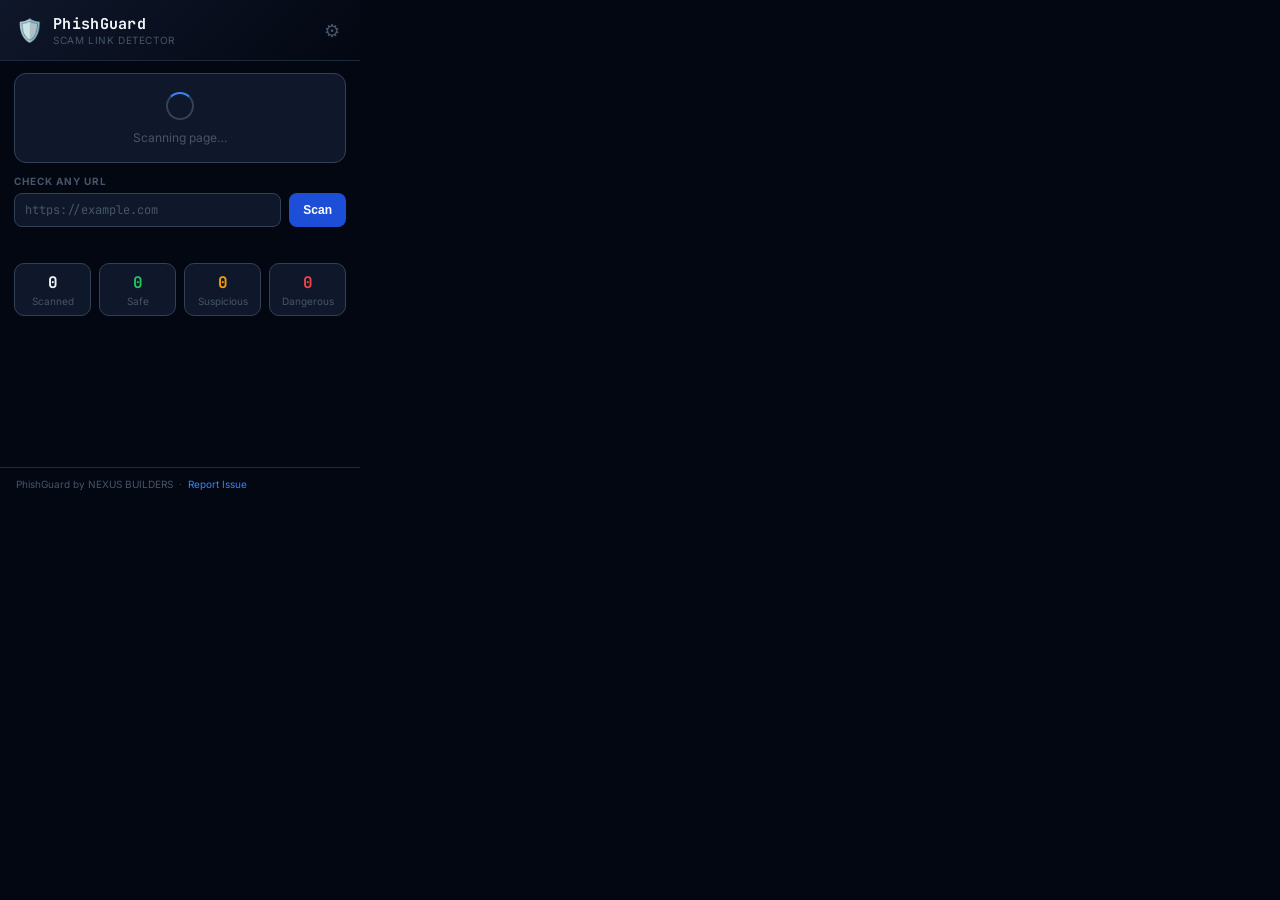
==== popup/popup.html @ 39cbd44c "first commit" ====
<!DOCTYPE html>
<html lang="en">
<head>
  <meta charset="UTF-8" />
  <meta name="viewport" content="width=device-width, initial-scale=1.0" />
  <title>PhishGuard</title>
  <link rel="stylesheet" href="popup.css" />
</head>
<body>

  <div class="pg-app">

    <!-- Header -->
    <header class="pg-header">
      <div class="pg-logo">
        <span class="pg-logo-icon">🛡️</span>
        <div>
          <div class="pg-logo-name">PhishGuard</div>
          <div class="pg-logo-sub">Scam Link Detector</div>
        </div>
      </div>
      <div class="pg-settings-btn" id="settingsBtn" title="Settings">⚙</div>
    </header>

    <!-- Current Page Verdict -->
    <div class="pg-verdict-card" id="verdictCard">
      <div class="pg-verdict-scanning" id="scanningState">
        <div class="pg-scan-spinner"></div>
        <div class="pg-scan-text">Scanning page…</div>
      </div>

      <div class="pg-verdict-result" id="resultState" style="display:none">
        <div class="pg-verdict-badge" id="verdictBadge">
          <span class="pg-verdict-icon" id="verdictIcon"></span>
          <span class="pg-verdict-label" id="verdictLabel"></span>
        </div>
        <div class="pg-verdict-domain" id="verdictDomain"></div>
        <div class="pg-verdict-score" id="verdictScore"></div>
      </div>
    </div>

    <!-- Flags / Reasons -->
    <div class="pg-flags-section" id="flagsSection" style="display:none">
      <div class="pg-flags-title">Why we flagged it</div>
      <div class="pg-flags-list" id="flagsList"></div>
    </div>

    <!-- No Flags State -->
    <div class="pg-clean-state" id="cleanState" style="display:none">
      <div class="pg-clean-icon">✓</div>
      <div class="pg-clean-text">No suspicious patterns detected</div>
    </div>

    <!-- Scan Input -->
    <div class="pg-scan-input-section">
      <div class="pg-scan-input-label">Check any URL</div>
      <div class="pg-scan-input-row">
        <input type="url" id="urlInput" class="pg-url-input" placeholder="https://example.com" />
        <button id="scanBtn" class="pg-scan-btn">Scan</button>
      </div>
      <div class="pg-inline-result" id="inlineResult"></div>
    </div>

    <!-- Stats -->
    <div class="pg-stats">
      <div class="pg-stat">
        <div class="pg-stat-value" id="statScanned">0</div>
        <div class="pg-stat-label">Scanned</div>
      </div>
      <div class="pg-stat pg-stat-safe">
        <div class="pg-stat-value" id="statSafe">0</div>
        <div class="pg-stat-label">Safe</div>
      </div>
      <div class="pg-stat pg-stat-warn">
        <div class="pg-stat-value" id="statSuspicious">0</div>
        <div class="pg-stat-label">Suspicious</div>
      </div>
      <div class="pg-stat pg-stat-danger">
        <div class="pg-stat-value" id="statDangerous">0</div>
        <div class="pg-stat-label">Dangerous</div>
      </div>
    </div>

    <!-- Settings Panel -->
    <div class="pg-settings-panel" id="settingsPanel" style="display:none">
      <div class="pg-settings-title">Settings</div>
      <div class="pg-setting-row">
        <div class="pg-setting-info">
          <div class="pg-setting-name">Hover link scanning</div>
          <div class="pg-setting-desc">Show tooltip on link hover</div>
        </div>
        <label class="pg-toggle">
          <input type="checkbox" id="toggleHover" checked />
          <span class="pg-toggle-slider"></span>
        </label>
      </div>
      <div class="pg-setting-row">
        <div class="pg-setting-info">
          <div class="pg-setting-name">Dangerous page overlay</div>
          <div class="pg-setting-desc">Block dangerous pages with warning</div>
        </div>
        <label class="pg-toggle">
          <input type="checkbox" id="toggleOverlay" checked />
          <span class="pg-toggle-slider"></span>
        </label>
      </div>
      <div class="pg-setting-row">
        <div class="pg-setting-info">
          <div class="pg-setting-name">India-language detection</div>
          <div class="pg-setting-desc">Hindi & Hinglish scam patterns</div>
        </div>
        <label class="pg-toggle">
          <input type="checkbox" id="toggleHindi" checked />
          <span class="pg-toggle-slider"></span>
        </label>
      </div>
      <div class="pg-setting-row">
        <div class="pg-setting-info">
          <div class="pg-setting-name">Strict mode</div>
          <div class="pg-setting-desc">Lower threshold for suspicious (recommended for banking)</div>
        </div>
        <label class="pg-toggle">
          <input type="checkbox" id="toggleStrict" />
          <span class="pg-toggle-slider"></span>
        </label>
      </div>
      <button class="pg-settings-close" id="settingsClose">Done</button>
    </div>

    <!-- Footer -->
    <footer class="pg-footer">
      <span>PhishGuard by NEXUS BUILDERS</span>
      <span class="pg-footer-dot">·</span>
      <a class="pg-footer-link" id="reportLink">Report Issue</a>
    </footer>

  </div>

  <script src="popup.js"></script>
</body>
</html>
---- popup/popup.css ----
/* ============================================================
   PhishGuard — Popup Styles
   popup/popup.css
   ============================================================ */

@import url('https://fonts.googleapis.com/css2?family=JetBrains+Mono:wght@400;600;700&family=Inter:wght@400;500;600;700&display=swap');

*, *::before, *::after { box-sizing: border-box; margin: 0; padding: 0; }

:root {
  --bg-base:     #030712;
  --bg-surface:  #0f172a;
  --bg-raised:   #1e293b;
  --border:      #1e293b;
  --border-muted:#334155;

  --text-primary:  #f1f5f9;
  --text-secondary:#94a3b8;
  --text-muted:    #475569;

  --safe:    #22c55e;
  --warn:    #f59e0b;
  --danger:  #ef4444;

  --safe-bg:   #14532d;
  --warn-bg:   #78350f;
  --danger-bg: #7f1d1d;
}

html, body {
  width: 360px;
  min-height: 500px;
  background: var(--bg-base);
  color: var(--text-primary);
  font-family: 'Inter', -apple-system, sans-serif;
  font-size: 13px;
}

/* ── App Container ─────────────────────────────────────────── */
.pg-app {
  display: flex;
  flex-direction: column;
  min-height: 500px;
  padding: 0;
}

/* ── Header ────────────────────────────────────────────────── */
.pg-header {
  display: flex;
  align-items: center;
  justify-content: space-between;
  padding: 14px 16px;
  border-bottom: 1px solid var(--border);
  background: linear-gradient(135deg, #0f172a 0%, #030712 100%);
}

.pg-logo {
  display: flex;
  align-items: center;
  gap: 10px;
}

.pg-logo-icon { font-size: 22px; }

.pg-logo-name {
  font-family: 'JetBrains Mono', monospace;
  font-size: 15px;
  font-weight: 700;
  color: var(--text-primary);
  letter-spacing: 0.02em;
}

.pg-logo-sub {
  font-size: 10px;
  color: var(--text-muted);
  letter-spacing: 0.06em;
  text-transform: uppercase;
}

.pg-settings-btn {
  font-size: 18px;
  cursor: pointer;
  color: var(--text-muted);
  padding: 4px;
  border-radius: 6px;
  transition: color 0.15s, background 0.15s;
}
.pg-settings-btn:hover { color: var(--text-secondary); background: var(--bg-raised); }

/* ── Verdict Card ──────────────────────────────────────────── */
.pg-verdict-card {
  margin: 12px 14px;
  background: var(--bg-surface);
  border: 1px solid var(--border-muted);
  border-radius: 12px;
  padding: 16px;
  min-height: 90px;
  display: flex;
  align-items: center;
  justify-content: center;
}

/* Scanning spinner */
.pg-verdict-scanning {
  display: flex;
  flex-direction: column;
  align-items: center;
  gap: 10px;
}

.pg-scan-spinner {
  width: 28px;
  height: 28px;
  border: 2px solid var(--border-muted);
  border-top-color: #3b82f6;
  border-radius: 50%;
  animation: spin 0.7s linear infinite;
}

@keyframes spin { to { transform: rotate(360deg); } }

.pg-scan-text {
  font-size: 12px;
  color: var(--text-muted);
}

/* Result state */
.pg-verdict-result {
  width: 100%;
  text-align: center;
}

.pg-verdict-badge {
  display: inline-flex;
  align-items: center;
  gap: 8px;
  border-radius: 999px;
  padding: 8px 20px;
  margin-bottom: 10px;
  font-family: 'JetBrains Mono', monospace;
  font-weight: 700;
  font-size: 14px;
  letter-spacing: 0.05em;
}

.pg-verdict-badge.safe    { background: var(--safe-bg);   color: var(--safe);   border: 1px solid #22c55e44; }
.pg-verdict-badge.suspicious { background: var(--warn-bg);color: var(--warn);   border: 1px solid #f59e0b44; }
.pg-verdict-badge.dangerous  { background: var(--danger-bg);color: var(--danger);border: 1px solid #ef444444; }

.pg-verdict-icon { font-size: 16px; }

.pg-verdict-domain {
  font-size: 12px;
  color: var(--text-secondary);
  font-family: 'JetBrains Mono', monospace;
  margin-bottom: 4px;
  word-break: break-all;
}

.pg-verdict-score {
  font-size: 11px;
  color: var(--text-muted);
}

/* ── Flags Section ─────────────────────────────────────────── */
.pg-flags-section {
  margin: 0 14px 12px;
  background: var(--bg-surface);
  border: 1px solid var(--border-muted);
  border-radius: 12px;
  padding: 12px 14px;
}

.pg-flags-title {
  font-size: 10px;
  font-weight: 700;
  color: var(--text-muted);
  text-transform: uppercase;
  letter-spacing: 0.1em;
  margin-bottom: 8px;
}

.pg-flag-item {
  display: flex;
  gap: 8px;
  font-size: 12px;
  color: #fca5a5;
  margin-bottom: 5px;
  line-height: 1.45;
}

.pg-flag-item.pg-flag-url { color: #fca5a5; }
.pg-flag-item.pg-flag-page { color: #fdba74; }

.pg-flag-dot { flex-shrink: 0; margin-top: 1px; }

/* Clean state */
.pg-clean-state {
  margin: 0 14px 12px;
  background: #052e16;
  border: 1px solid #22c55e33;
  border-radius: 12px;
  padding: 14px;
  text-align: center;
}

.pg-clean-icon {
  font-size: 20px;
  color: var(--safe);
  margin-bottom: 6px;
}

.pg-clean-text {
  font-size: 12px;
  color: #86efac;
}

/* ── URL Scan Input ────────────────────────────────────────── */
.pg-scan-input-section {
  margin: 0 14px 12px;
}

.pg-scan-input-label {
  font-size: 10px;
  font-weight: 700;
  color: var(--text-muted);
  text-transform: uppercase;
  letter-spacing: 0.1em;
  margin-bottom: 6px;
}

.pg-scan-input-row {
  display: flex;
  gap: 8px;
}

.pg-url-input {
  flex: 1;
  background: var(--bg-surface);
  border: 1px solid var(--border-muted);
  border-radius: 8px;
  color: var(--text-primary);
  font-size: 12px;
  padding: 8px 10px;
  font-family: 'JetBrains Mono', monospace;
  outline: none;
  transition: border-color 0.15s;
}
.pg-url-input:focus { border-color: #3b82f6; }
.pg-url-input::placeholder { color: var(--text-muted); }

.pg-scan-btn {
  background: #1d4ed8;
  color: #fff;
  border: none;
  border-radius: 8px;
  padding: 8px 14px;
  font-size: 12px;
  font-weight: 600;
  cursor: pointer;
  transition: background 0.15s;
  white-space: nowrap;
}
.pg-scan-btn:hover { background: #2563eb; }
.pg-scan-btn:active { background: #1e40af; }

.pg-inline-result {
  margin-top: 8px;
  font-size: 12px;
  min-height: 16px;
}

.pg-inline-safe    { color: var(--safe); }
.pg-inline-suspicious { color: var(--warn); }
.pg-inline-dangerous  { color: var(--danger); }

/* ── Stats Row ─────────────────────────────────────────────── */
.pg-stats {
  display: flex;
  margin: 0 14px 12px;
  gap: 8px;
}

.pg-stat {
  flex: 1;
  background: var(--bg-surface);
  border: 1px solid var(--border-muted);
  border-radius: 10px;
  padding: 8px 6px;
  text-align: center;
}

.pg-stat-value {
  font-family: 'JetBrains Mono', monospace;
  font-size: 16px;
  font-weight: 700;
  color: var(--text-primary);
}

.pg-stat-label {
  font-size: 10px;
  color: var(--text-muted);
  margin-top: 2px;
}

.pg-stat-safe   .pg-stat-value { color: var(--safe); }
.pg-stat-warn   .pg-stat-value { color: var(--warn); }
.pg-stat-danger .pg-stat-value { color: var(--danger); }

/* ── Settings Panel ────────────────────────────────────────── */
.pg-settings-panel {
  margin: 0 14px 12px;
  background: var(--bg-surface);
  border: 1px solid var(--border-muted);
  border-radius: 12px;
  padding: 14px;
}

.pg-settings-title {
  font-size: 12px;
  font-weight: 700;
  color: var(--text-secondary);
  margin-bottom: 12px;
  text-transform: uppercase;
  letter-spacing: 0.08em;
}

.pg-setting-row {
  display: flex;
  align-items: center;
  justify-content: space-between;
  padding: 10px 0;
  border-bottom: 1px solid var(--border);
}
.pg-setting-row:last-of-type { border-bottom: none; }

.pg-setting-name {
  font-size: 12px;
  font-weight: 600;
  color: var(--text-primary);
  margin-bottom: 2px;
}

.pg-setting-desc {
  font-size: 11px;
  color: var(--text-muted);
}

/* Toggle switch */
.pg-toggle {
  position: relative;
  display: inline-block;
  width: 36px;
  height: 20px;
  flex-shrink: 0;
}

.pg-toggle input { opacity: 0; width: 0; height: 0; }

.pg-toggle-slider {
  position: absolute;
  inset: 0;
  background: var(--bg-raised);
  border: 1px solid var(--border-muted);
  border-radius: 999px;
  cursor: pointer;
  transition: background 0.2s;
}

.pg-toggle-slider::before {
  content: '';
  position: absolute;
  left: 3px;
  top: 50%;
  transform: translateY(-50%);
  width: 14px;
  height: 14px;
  background: var(--text-muted);
  border-radius: 50%;
  transition: left 0.2s, background 0.2s;
}

.pg-toggle input:checked + .pg-toggle-slider {
  background: #1d4ed8;
  border-color: #2563eb;
}

.pg-toggle input:checked + .pg-toggle-slider::before {
  left: 19px;
  background: #fff;
}

.pg-settings-close {
  width: 100%;
  margin-top: 12px;
  padding: 9px;
  background: var(--bg-raised);
  border: 1px solid var(--border-muted);
  border-radius: 8px;
  color: var(--text-secondary);
  font-size: 12px;
  font-weight: 600;
  cursor: pointer;
  transition: background 0.15s, color 0.15s;
}
.pg-settings-close:hover { background: #334155; color: var(--text-primary); }

/* ── Footer ────────────────────────────────────────────────── */
.pg-footer {
  margin-top: auto;
  padding: 10px 16px;
  border-top: 1px solid var(--border);
  font-size: 10px;
  color: var(--text-muted);
  display: flex;
  align-items: center;
  gap: 6px;
}

.pg-footer-dot { color: var(--border-muted); }

.pg-footer-link {
  color: #3b82f6;
  cursor: pointer;
  text-decoration: none;
}
.pg-footer-link:hover { text-decoration: underline; }
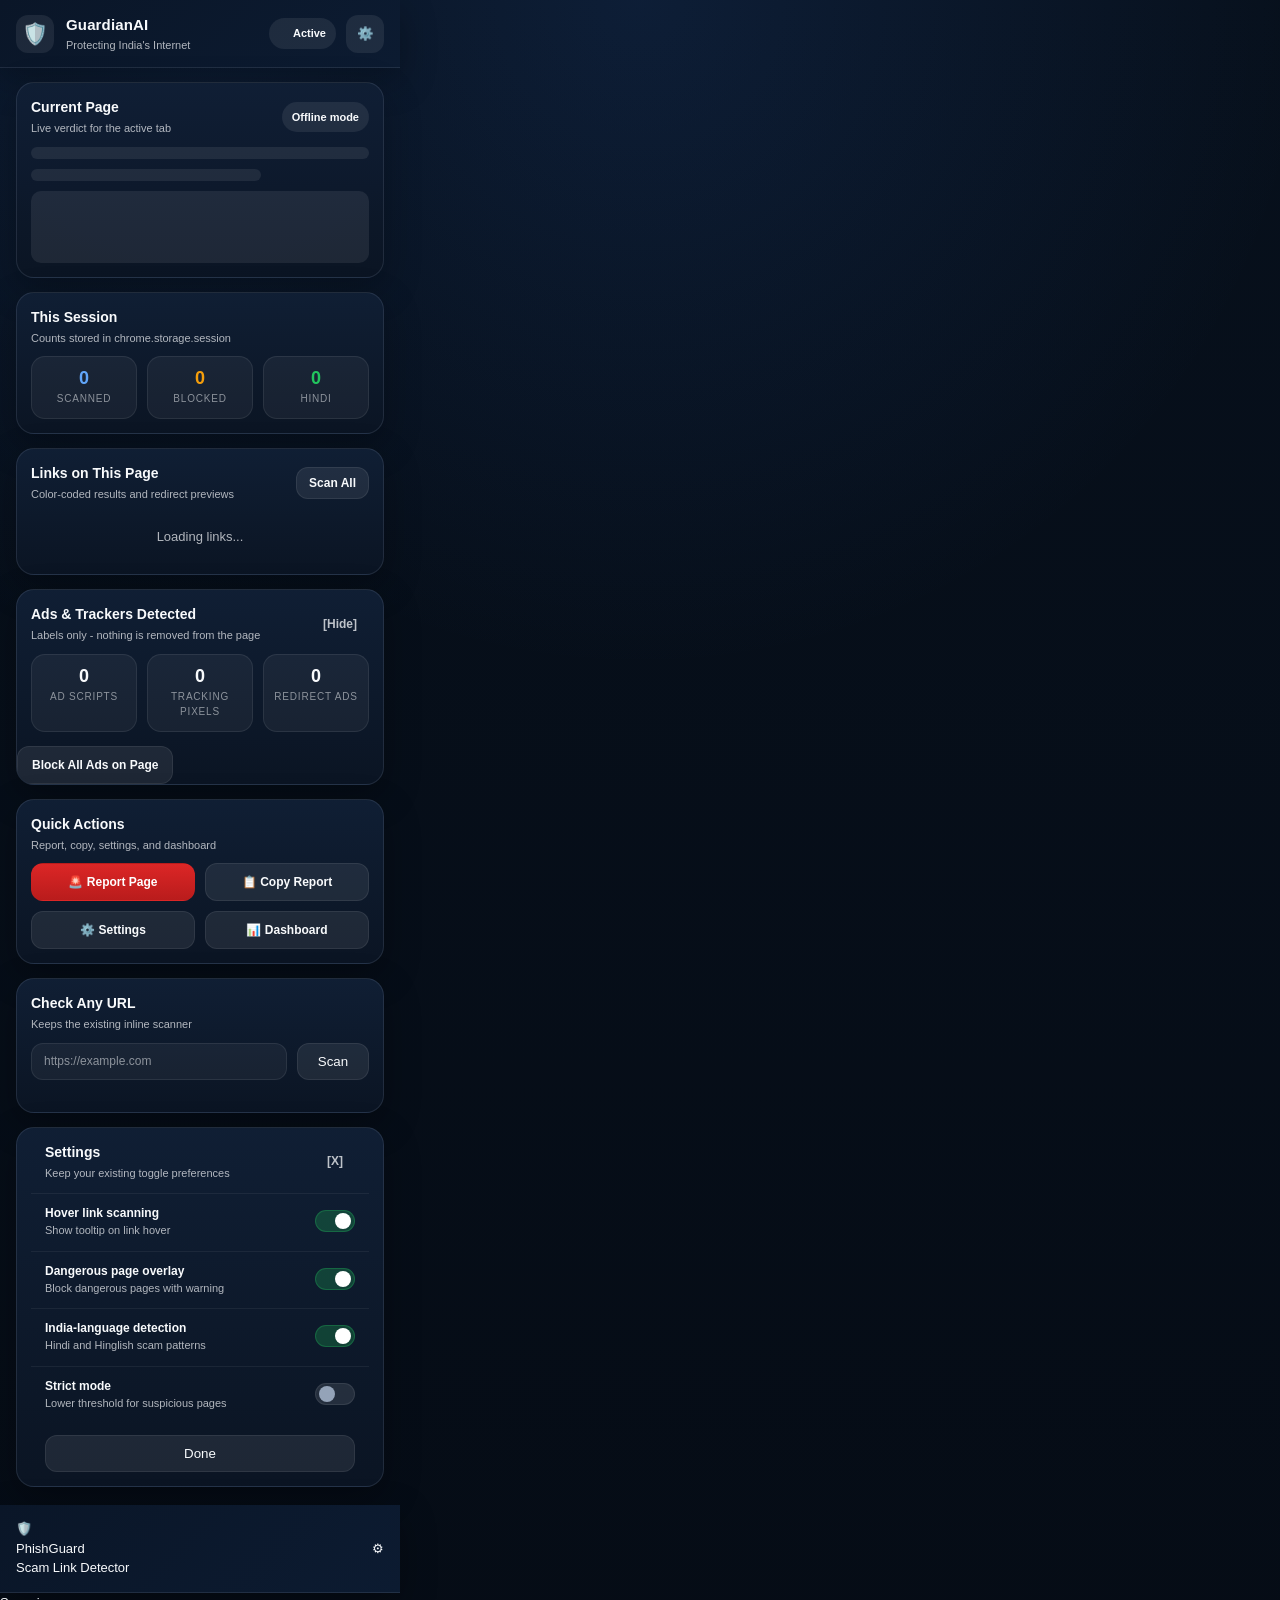
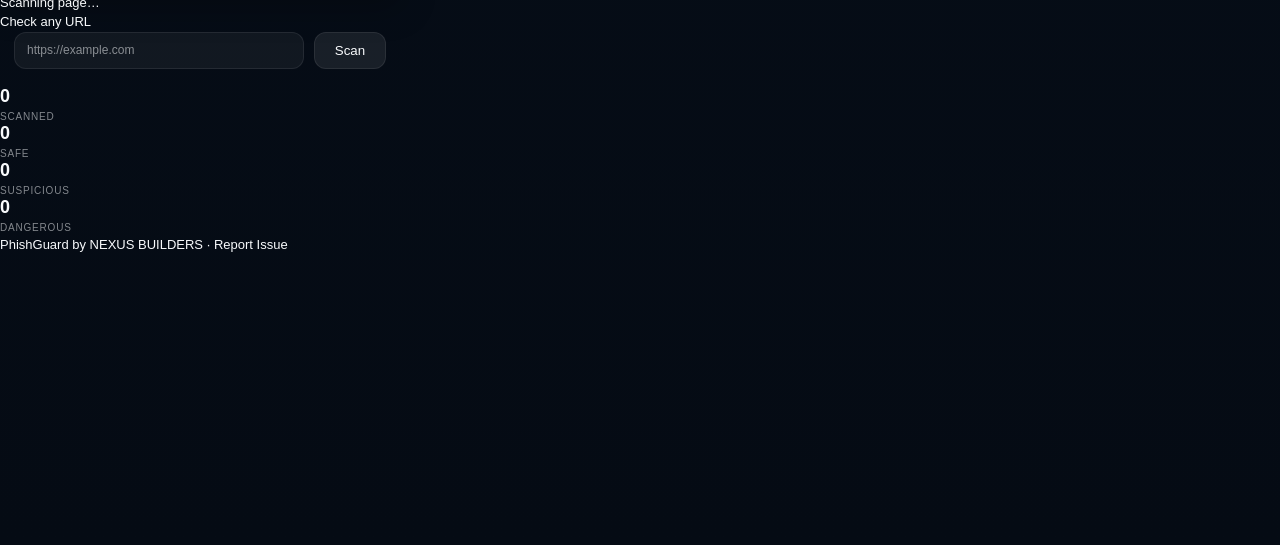
==== commit 8bb84f3c: "Update phishing detection UI and resolver logic" ====
--- a/popup/popup.html
+++ b/popup/popup.html
@@ -1,3 +1,249 @@
+<!-- GuardianAI - popup.html
+     Modified: Rebuilt the extension popup as a dashboard with current-page verdict, session stats, link intelligence, ads, and quick actions.
+     New additions: Current page status card, session stats section, links list, redirect preview card, ads section, and dashboard-mode support.
+     Unchanged: Scan input and settings toggles remain available for existing workflows.
+-->
+<!DOCTYPE html>
+<html lang="en">
+<head>
+  <meta charset="UTF-8" />
+  <meta name="viewport" content="width=device-width, initial-scale=1.0" />
+  <title>GuardianAI</title>
+  <link rel="stylesheet" href="popup.css" />
+</head>
+<body>
+  <div class="pg-app">
+    <header class="pg-header">
+      <div class="pg-brand">
+        <div class="pg-brand-mark">🛡️</div>
+        <div class="pg-brand-copy">
+          <div class="pg-brand-title">GuardianAI</div>
+          <div class="pg-brand-subtitle">Protecting India's Internet</div>
+        </div>
+      </div>
+
+      <div class="pg-header-actions">
+        <div class="pg-status-pill" id="extensionStatusPill" title="Extension status">
+          <span class="pg-status-dot" id="extensionStatusDot"></span>
+          <span id="extensionStatusText">Active</span>
+        </div>
+        <button class="pg-icon-btn" id="settingsBtn" type="button" title="Settings">⚙️</button>
+      </div>
+    </header>
+
+    <main class="pg-main">
+      <section class="pg-card pg-current-card" id="currentPageCard">
+        <div class="pg-section-head">
+          <div>
+            <div class="pg-section-title">Current Page</div>
+            <div class="pg-section-subtitle">Live verdict for the active tab</div>
+          </div>
+          <span class="pg-offline-pill" id="offlinePill" hidden>Offline mode</span>
+        </div>
+
+        <div class="pg-loading-state" id="currentPageLoading">
+          <div class="pg-skeleton pg-skeleton-line"></div>
+          <div class="pg-skeleton pg-skeleton-line pg-skeleton-short"></div>
+          <div class="pg-skeleton pg-skeleton-block"></div>
+        </div>
+
+        <div class="pg-current-content" id="currentPageContent" hidden>
+          <div class="pg-verdict-banner" id="currentPageVerdictBanner">
+            <span class="pg-verdict-icon" id="currentPageVerdictIcon">🔄</span>
+            <span class="pg-verdict-label" id="currentPageVerdictLabel">Scanning...</span>
+            <span class="pg-verdict-score" id="currentPageVerdictScore">0/100</span>
+          </div>
+          <div class="pg-current-domain" id="currentPageDomain"></div>
+          <div class="pg-current-reasons" id="currentPageReasons"></div>
+          <div class="pg-current-actions">
+            <button class="pg-action-btn pg-action-btn-danger" id="currentBlockBtn" type="button">Block This Page</button>
+          </div>
+        </div>
+      </section>
+
+      <section class="pg-card pg-session-card">
+        <div class="pg-section-head">
+          <div>
+            <div class="pg-section-title">This Session</div>
+            <div class="pg-section-subtitle">Counts stored in chrome.storage.session</div>
+          </div>
+        </div>
+
+        <div class="pg-stats-row">
+          <div class="pg-stat-card">
+            <div class="pg-stat-value" id="statScanned">0</div>
+            <div class="pg-stat-label">Scanned</div>
+          </div>
+          <div class="pg-stat-card">
+            <div class="pg-stat-value" id="statBlocked">0</div>
+            <div class="pg-stat-label">Blocked</div>
+          </div>
+          <div class="pg-stat-card">
+            <div class="pg-stat-value" id="statHindi">0</div>
+            <div class="pg-stat-label">Hindi</div>
+          </div>
+        </div>
+      </section>
+
+      <section class="pg-card pg-links-card">
+        <div class="pg-section-head">
+          <div>
+            <div class="pg-section-title">Links on This Page</div>
+            <div class="pg-section-subtitle">Color-coded results and redirect previews</div>
+          </div>
+          <button class="pg-secondary-btn" id="scanAllBtn" type="button">Scan All</button>
+        </div>
+
+        <div class="pg-link-list" id="pageLinksList">
+          <div class="pg-empty-state">Loading links...</div>
+        </div>
+      </section>
+
+      <section class="pg-card pg-redirect-card" id="redirectPreviewCard" hidden>
+        <div class="pg-section-head">
+          <div>
+            <div class="pg-section-title">Redirect Preview</div>
+            <div class="pg-section-subtitle">Safe preview before you click</div>
+          </div>
+          <button class="pg-text-btn" id="redirectPreviewClose" type="button">[X]</button>
+        </div>
+
+        <div class="pg-redirect-body">
+          <div class="pg-redirect-line">
+            <span class="pg-redirect-label">Original</span>
+            <span class="pg-redirect-value" id="redirectOriginal"></span>
+          </div>
+          <div class="pg-redirect-arrow">↓ Redirects to ↓</div>
+          <div class="pg-redirect-line">
+            <span class="pg-redirect-label">Destination</span>
+            <span class="pg-redirect-value" id="redirectFinal"></span>
+          </div>
+          <div class="pg-redirect-verdict" id="redirectVerdict"></div>
+          <div class="pg-redirect-actions">
+            <button class="pg-action-btn pg-action-btn-secondary" id="redirectPreviewOpen" type="button">Open Destination</button>
+          </div>
+        </div>
+      </section>
+
+      <section class="pg-card pg-ads-card" id="adsSection">
+        <div class="pg-section-head">
+          <div>
+            <div class="pg-section-title">Ads & Trackers Detected</div>
+            <div class="pg-section-subtitle">Labels only - nothing is removed from the page</div>
+          </div>
+          <button class="pg-text-btn" id="adsHideBtn" type="button">[Hide]</button>
+        </div>
+
+        <div class="pg-ads-grid">
+          <div class="pg-mini-card">
+            <div class="pg-mini-value" id="adScriptsCount">0</div>
+            <div class="pg-mini-label">Ad scripts</div>
+          </div>
+          <div class="pg-mini-card">
+            <div class="pg-mini-value" id="adPixelsCount">0</div>
+            <div class="pg-mini-label">Tracking pixels</div>
+          </div>
+          <div class="pg-mini-card">
+            <div class="pg-mini-value" id="adRedirectCount">0</div>
+            <div class="pg-mini-label">Redirect ads</div>
+          </div>
+        </div>
+
+        <button class="pg-action-btn pg-action-btn-secondary pg-block-ads-btn" id="blockAdsBtn" type="button">Block All Ads on Page</button>
+      </section>
+
+      <section class="pg-card pg-actions-card">
+        <div class="pg-section-head">
+          <div>
+            <div class="pg-section-title">Quick Actions</div>
+            <div class="pg-section-subtitle">Report, copy, settings, and dashboard</div>
+          </div>
+        </div>
+
+        <div class="pg-action-grid">
+          <button class="pg-action-btn pg-action-btn-danger" id="reportPageBtn" type="button">🚨 Report Page</button>
+          <button class="pg-action-btn pg-action-btn-secondary" id="copyReportBtn" type="button">📋 Copy Report</button>
+          <button class="pg-action-btn pg-action-btn-secondary" id="settingsActionBtn" type="button">⚙️ Settings</button>
+          <button class="pg-action-btn pg-action-btn-secondary" id="dashboardBtn" type="button">📊 Dashboard</button>
+        </div>
+      </section>
+
+      <section class="pg-card pg-scan-card">
+        <div class="pg-section-head">
+          <div>
+            <div class="pg-section-title">Check Any URL</div>
+            <div class="pg-section-subtitle">Keeps the existing inline scanner</div>
+          </div>
+        </div>
+
+        <div class="pg-scan-input-row">
+          <input type="url" id="urlInput" class="pg-url-input" placeholder="https://example.com" />
+          <button id="scanBtn" class="pg-scan-btn" type="button">Scan</button>
+        </div>
+        <div class="pg-inline-result" id="inlineResult"></div>
+      </section>
+
+      <section class="pg-card pg-settings-panel" id="settingsPanel" hidden>
+        <div class="pg-section-head">
+          <div>
+            <div class="pg-section-title">Settings</div>
+            <div class="pg-section-subtitle">Keep your existing toggle preferences</div>
+          </div>
+          <button class="pg-text-btn" id="settingsClose" type="button">[X]</button>
+        </div>
+
+        <div class="pg-setting-row">
+          <div class="pg-setting-info">
+            <div class="pg-setting-name">Hover link scanning</div>
+            <div class="pg-setting-desc">Show tooltip on link hover</div>
+          </div>
+          <label class="pg-toggle">
+            <input type="checkbox" id="toggleHover" checked />
+            <span class="pg-toggle-slider"></span>
+          </label>
+        </div>
+
+        <div class="pg-setting-row">
+          <div class="pg-setting-info">
+            <div class="pg-setting-name">Dangerous page overlay</div>
+            <div class="pg-setting-desc">Block dangerous pages with warning</div>
+          </div>
+          <label class="pg-toggle">
+            <input type="checkbox" id="toggleOverlay" checked />
+            <span class="pg-toggle-slider"></span>
+          </label>
+        </div>
+
+        <div class="pg-setting-row">
+          <div class="pg-setting-info">
+            <div class="pg-setting-name">India-language detection</div>
+            <div class="pg-setting-desc">Hindi and Hinglish scam patterns</div>
+          </div>
+          <label class="pg-toggle">
+            <input type="checkbox" id="toggleHindi" checked />
+            <span class="pg-toggle-slider"></span>
+          </label>
+        </div>
+
+        <div class="pg-setting-row">
+          <div class="pg-setting-info">
+            <div class="pg-setting-name">Strict mode</div>
+            <div class="pg-setting-desc">Lower threshold for suspicious pages</div>
+          </div>
+          <label class="pg-toggle">
+            <input type="checkbox" id="toggleStrict" />
+            <span class="pg-toggle-slider"></span>
+          </label>
+        </div>
+
+        <button class="pg-settings-close" id="settingsDone" type="button">Done</button>
+      </section>
+    </main>
+  </div>
+
+  <script src="popup.js"></script>
+</body>
+</html>
 <!DOCTYPE html>
 <html lang="en">
 <head>
--- a/popup/popup.css
+++ b/popup/popup.css
@@ -1,344 +1,672 @@
-/* ============================================================
-   PhishGuard — Popup Styles
-   popup/popup.css
-   ============================================================ */
-
-@import url('https://fonts.googleapis.com/css2?family=JetBrains+Mono:wght@400;600;700&family=Inter:wght@400;500;600;700&display=swap');
-
-*, *::before, *::after { box-sizing: border-box; margin: 0; padding: 0; }
+/* GuardianAI - popup.css
+ * Modified: Rebuilt the extension popup styles around the dashboard layout, session stats, link list, redirect preview, and quick actions.
+ * New additions: Animated verdict banners, skeleton loaders, theme-aware cards, custom scrollbars, and dashboard-mode responsive behavior.
+ * Unchanged: Existing settings toggle behavior and inline URL scanner support remain visible in the new layout.
+ */
+
+*, *::before, *::after {
+  box-sizing: border-box;
+}
 
 :root {
-  --bg-base:     #030712;
-  --bg-surface:  #0f172a;
-  --bg-raised:   #1e293b;
-  --border:      #1e293b;
-  --border-muted:#334155;
-
-  --text-primary:  #f1f5f9;
-  --text-secondary:#94a3b8;
-  --text-muted:    #475569;
-
-  --safe:    #22c55e;
-  --warn:    #f59e0b;
-  --danger:  #ef4444;
-
-  --safe-bg:   #14532d;
-  --warn-bg:   #78350f;
-  --danger-bg: #7f1d1d;
+  --bg: #08111f;
+  --bg-soft: #0a1628;
+  --surface: #101f35;
+  --surface-2: #152746;
+  --border: rgba(148, 163, 184, 0.16);
+  --text: #f8fafc;
+  --text-muted: rgba(248, 250, 252, 0.7);
+  --text-dim: rgba(248, 250, 252, 0.52);
+  --safe: #22c55e;
+  --safe-bg: #062b14;
+  --suspicious: #f59e0b;
+  --suspicious-bg: #392108;
+  --danger: #ef4444;
+  --danger-bg: #3d1111;
+  --focus: #60a5fa;
+  --shadow: 0 12px 36px rgba(0, 0, 0, 0.28);
 }
 
 html, body {
-  width: 360px;
-  min-height: 500px;
-  background: var(--bg-base);
-  color: var(--text-primary);
-  font-family: 'Inter', -apple-system, sans-serif;
+  margin: 0;
+  min-height: 100%;
+  background:
+    radial-gradient(circle at top, rgba(59, 130, 246, 0.12), transparent 30%),
+    linear-gradient(180deg, #07101c 0%, #050b14 100%);
+  color: var(--text);
+  font-family: -apple-system, BlinkMacSystemFont, 'Segoe UI', sans-serif;
   font-size: 13px;
-}
-
-/* ── App Container ─────────────────────────────────────────── */
+  line-height: 1.5;
+}
+
+body {
+  width: 400px;
+  min-height: 640px;
+  overflow: hidden;
+}
+
+body[data-view="dashboard"] {
+  width: 100%;
+  min-height: 100vh;
+  overflow-y: auto;
+}
+
 .pg-app {
+  width: 100%;
+  min-height: 100vh;
   display: flex;
   flex-direction: column;
-  min-height: 500px;
-  padding: 0;
-}
-
-/* ── Header ────────────────────────────────────────────────── */
+}
+
+body[data-view="popup"] .pg-app {
+  width: 400px;
+  min-height: 640px;
+}
+
+body[data-view="dashboard"] .pg-app {
+  max-width: 980px;
+  margin: 0 auto;
+  padding: 18px 16px 28px;
+}
+
 .pg-header {
   display: flex;
   align-items: center;
   justify-content: space-between;
+  gap: 12px;
   padding: 14px 16px;
+  background: linear-gradient(135deg, #0a1628 0%, #0c1b31 100%);
   border-bottom: 1px solid var(--border);
-  background: linear-gradient(135deg, #0f172a 0%, #030712 100%);
-}
-
-.pg-logo {
+  box-shadow: var(--shadow);
+}
+
+body[data-view="dashboard"] .pg-header {
+  border-radius: 20px;
+  margin-bottom: 16px;
+  border: 1px solid var(--border);
+}
+
+.pg-brand {
+  display: flex;
+  align-items: center;
+  gap: 12px;
+  min-width: 0;
+}
+
+.pg-brand-mark {
+  width: 38px;
+  height: 38px;
+  display: flex;
+  align-items: center;
+  justify-content: center;
+  border-radius: 12px;
+  background: rgba(255, 255, 255, 0.08);
+  font-size: 21px;
+  flex-shrink: 0;
+}
+
+.pg-brand-copy {
+  min-width: 0;
+}
+
+.pg-brand-title {
+  font-size: 15px;
+  font-weight: 600;
+  letter-spacing: 0.01em;
+}
+
+.pg-brand-subtitle {
+  font-size: 11px;
+  color: var(--text-muted);
+}
+
+.pg-header-actions {
   display: flex;
   align-items: center;
   gap: 10px;
-}
-
-.pg-logo-icon { font-size: 22px; }
-
-.pg-logo-name {
-  font-family: 'JetBrains Mono', monospace;
-  font-size: 15px;
-  font-weight: 700;
-  color: var(--text-primary);
-  letter-spacing: 0.02em;
-}
-
-.pg-logo-sub {
-  font-size: 10px;
+  flex-shrink: 0;
+}
+
+.pg-status-pill,
+.pg-offline-pill {
+  display: inline-flex;
+  align-items: center;
+  gap: 6px;
+  padding: 7px 10px;
+  border-radius: 999px;
+  background: rgba(255, 255, 255, 0.08);
+  color: var(--text);
+  font-size: 11px;
+  font-weight: 600;
+}
+
+.pg-status-dot {
+  width: 8px;
+  height: 8px;
+  border-radius: 50%;
+  display: inline-block;
+}
+
+.pg-status-dot-active {
+  background: #22c55e;
+  box-shadow: 0 0 0 3px rgba(34, 197, 94, 0.18);
+}
+
+.pg-status-dot-offline {
+  background: #9ca3af;
+  box-shadow: 0 0 0 3px rgba(156, 163, 175, 0.14);
+}
+
+.pg-icon-btn,
+.pg-text-btn,
+.pg-secondary-btn,
+.pg-scan-btn,
+.pg-action-btn,
+.pg-settings-close,
+.pg-mini-badge,
+.pg-toggle,
+.pg-mini-badge-redirect {
+  font-family: inherit;
+}
+
+.pg-icon-btn {
+  appearance: none;
+  border: 0;
+  border-radius: 12px;
+  width: 38px;
+  height: 38px;
+  background: rgba(255, 255, 255, 0.08);
+  color: var(--text);
+  cursor: pointer;
+  transition: transform 200ms ease, background 200ms ease;
+}
+
+.pg-icon-btn:hover,
+.pg-secondary-btn:hover,
+.pg-action-btn:hover,
+.pg-scan-btn:hover,
+.pg-settings-close:hover,
+.pg-text-btn:hover {
+  transform: translateY(-2px);
+}
+
+.pg-main {
+  display: grid;
+  gap: 14px;
+  padding: 14px 16px 18px;
+}
+
+body[data-view="dashboard"] .pg-main {
+  padding: 0;
+}
+
+.pg-card {
+  background: linear-gradient(180deg, rgba(16, 31, 53, 0.98), rgba(11, 21, 36, 0.98));
+  border: 1px solid var(--border);
+  border-radius: 18px;
+  box-shadow: var(--shadow);
+  overflow: hidden;
+  transition: transform 200ms ease, border-color 200ms ease, box-shadow 200ms ease;
+}
+
+.pg-card:hover {
+  transform: translateY(-2px);
+}
+
+.pg-current-card.pg-safe {
+  border-color: rgba(34, 197, 94, 0.28);
+}
+
+.pg-current-card.pg-suspicious {
+  border-color: rgba(245, 158, 11, 0.28);
+}
+
+.pg-current-card.pg-dangerous {
+  border-color: rgba(239, 68, 68, 0.3);
+  animation: pg-card-pulse 1.8s ease-in-out infinite;
+}
+
+.pg-section-head {
+  display: flex;
+  align-items: center;
+  justify-content: space-between;
+  gap: 12px;
+  padding: 14px 14px 10px;
+}
+
+.pg-section-title {
+  font-size: 14px;
+  font-weight: 600;
+  color: var(--text);
+}
+
+.pg-section-subtitle {
+  margin-top: 2px;
+  font-size: 11px;
   color: var(--text-muted);
-  letter-spacing: 0.06em;
-  text-transform: uppercase;
-}
-
-.pg-settings-btn {
-  font-size: 18px;
-  cursor: pointer;
-  color: var(--text-muted);
-  padding: 4px;
-  border-radius: 6px;
-  transition: color 0.15s, background 0.15s;
-}
-.pg-settings-btn:hover { color: var(--text-secondary); background: var(--bg-raised); }
-
-/* ── Verdict Card ──────────────────────────────────────────── */
-.pg-verdict-card {
-  margin: 12px 14px;
-  background: var(--bg-surface);
-  border: 1px solid var(--border-muted);
-  border-radius: 12px;
-  padding: 16px;
-  min-height: 90px;
-  display: flex;
-  align-items: center;
-  justify-content: center;
-}
-
-/* Scanning spinner */
-.pg-verdict-scanning {
-  display: flex;
-  flex-direction: column;
+}
+
+.pg-loading-state,
+.pg-current-content,
+.pg-redirect-body,
+.pg-settings-panel {
+  padding: 0 14px 14px;
+}
+
+.pg-skeleton {
+  position: relative;
+  overflow: hidden;
+  border-radius: 10px;
+  background: rgba(255, 255, 255, 0.08);
+}
+
+.pg-skeleton::after {
+  content: '';
+  position: absolute;
+  inset: 0;
+  background: linear-gradient(90deg, transparent, rgba(255, 255, 255, 0.18), transparent);
+  transform: translateX(-100%);
+  animation: pg-shimmer 1.1s infinite;
+}
+
+.pg-skeleton-line {
+  height: 12px;
+  margin-bottom: 10px;
+}
+
+.pg-skeleton-short {
+  width: 68%;
+}
+
+.pg-skeleton-block {
+  height: 72px;
+}
+
+.pg-verdict-banner {
+  display: inline-flex;
   align-items: center;
   gap: 10px;
-}
-
-.pg-scan-spinner {
-  width: 28px;
-  height: 28px;
-  border: 2px solid var(--border-muted);
-  border-top-color: #3b82f6;
-  border-radius: 50%;
-  animation: spin 0.7s linear infinite;
-}
-
-@keyframes spin { to { transform: rotate(360deg); } }
-
-.pg-scan-text {
+  padding: 10px 14px;
+  border-radius: 16px;
+  margin-bottom: 10px;
+  border: 1px solid transparent;
+  font-weight: 600;
+  animation: pg-slide-in 300ms ease-out;
+}
+
+.pg-verdict-banner.pg-safe {
+  background: var(--safe-bg);
+  border-color: rgba(34, 197, 94, 0.24);
+  color: #bbf7d0;
+}
+
+.pg-verdict-banner.pg-suspicious {
+  background: var(--suspicious-bg);
+  border-color: rgba(245, 158, 11, 0.24);
+  color: #fde68a;
+}
+
+.pg-verdict-banner.pg-dangerous {
+  background: var(--danger-bg);
+  border-color: rgba(239, 68, 68, 0.24);
+  color: #fecaca;
+}
+
+.pg-verdict-score {
+  margin-left: auto;
+  font-weight: 700;
+  opacity: 0.9;
+}
+
+.pg-current-domain {
+  font-size: 13px;
+  font-weight: 600;
+  color: var(--text);
+  word-break: break-word;
+}
+
+.pg-current-reasons {
+  display: grid;
+  gap: 8px;
+  margin-top: 12px;
+}
+
+.pg-reason-item {
+  padding: 10px 12px;
+  border-radius: 12px;
+  background: rgba(255, 255, 255, 0.05);
+  color: var(--text-muted);
+}
+
+.pg-reason-safe {
+  color: #bbf7d0;
+}
+
+.pg-current-actions {
+  margin-top: 12px;
+  display: flex;
+  justify-content: flex-start;
+}
+
+.pg-action-grid {
+  display: grid;
+  grid-template-columns: repeat(2, minmax(0, 1fr));
+  gap: 10px;
+  padding: 0 14px 14px;
+}
+
+.pg-action-btn,
+.pg-secondary-btn,
+.pg-scan-btn,
+.pg-settings-close {
+  appearance: none;
+  border: 1px solid transparent;
+  border-radius: 12px;
+  cursor: pointer;
+  transition: transform 200ms ease, opacity 200ms ease, background 200ms ease, border-color 200ms ease;
+}
+
+.pg-action-btn {
+  padding: 11px 14px;
   font-size: 12px;
-  color: var(--text-muted);
-}
-
-/* Result state */
-.pg-verdict-result {
-  width: 100%;
+  font-weight: 600;
+}
+
+.pg-action-btn-danger {
+  background: linear-gradient(180deg, #dc2626, #b91c1c);
+  color: #fff;
+}
+
+.pg-action-btn-secondary,
+.pg-secondary-btn,
+.pg-text-btn,
+.pg-scan-btn,
+.pg-settings-close {
+  background: rgba(255, 255, 255, 0.08);
+  color: var(--text);
+  border-color: rgba(255, 255, 255, 0.08);
+}
+
+.pg-action-btn-secondary:hover,
+.pg-secondary-btn:hover,
+.pg-scan-btn:hover,
+.pg-settings-close:hover,
+.pg-text-btn:hover {
+  border-color: rgba(255, 255, 255, 0.16);
+}
+
+.pg-secondary-btn,
+.pg-text-btn {
+  padding: 8px 12px;
+  font-size: 12px;
+  font-weight: 600;
+}
+
+.pg-text-btn {
+  border: 0;
+  background: transparent;
+  opacity: 0.75;
+}
+
+.pg-stats-row,
+.pg-ads-grid {
+  display: grid;
+  grid-template-columns: repeat(3, minmax(0, 1fr));
+  gap: 10px;
+  padding: 0 14px 14px;
+}
+
+.pg-stat-card,
+.pg-mini-card {
+  padding: 12px 10px;
+  border-radius: 14px;
+  background: rgba(255, 255, 255, 0.05);
+  border: 1px solid rgba(255, 255, 255, 0.08);
   text-align: center;
 }
 
-.pg-verdict-badge {
-  display: inline-flex;
-  align-items: center;
-  gap: 8px;
+.pg-stat-value,
+.pg-mini-value {
+  font-size: 18px;
+  font-weight: 700;
+  line-height: 1;
+  margin-bottom: 4px;
+}
+
+.pg-stat-label,
+.pg-mini-label {
+  font-size: 10px;
+  letter-spacing: 0.08em;
+  text-transform: uppercase;
+  color: var(--text-dim);
+}
+
+.pg-stat-card:nth-child(1) .pg-stat-value { color: #60a5fa; }
+.pg-stat-card:nth-child(2) .pg-stat-value { color: #f59e0b; }
+.pg-stat-card:nth-child(3) .pg-stat-value { color: #22c55e; }
+
+.pg-link-list {
+  max-height: 200px;
+  overflow-y: auto;
+  padding: 0 14px 14px;
+}
+
+.pg-link-list::-webkit-scrollbar,
+.pg-settings-panel::-webkit-scrollbar,
+.pg-link-reasons::-webkit-scrollbar {
+  width: 4px;
+}
+
+.pg-link-list::-webkit-scrollbar-thumb,
+.pg-settings-panel::-webkit-scrollbar-thumb,
+.pg-link-reasons::-webkit-scrollbar-thumb {
+  background: rgba(148, 163, 184, 0.5);
   border-radius: 999px;
-  padding: 8px 20px;
-  margin-bottom: 10px;
-  font-family: 'JetBrains Mono', monospace;
-  font-weight: 700;
+}
+
+.pg-link-row {
+  display: grid;
+  grid-template-columns: 18px minmax(0, 1fr) auto;
+  gap: 10px;
+  align-items: flex-start;
+  padding: 11px 10px;
+  margin-bottom: 8px;
+  border-radius: 14px;
+  background: rgba(255, 255, 255, 0.05);
+  border: 1px solid rgba(255, 255, 255, 0.06);
+}
+
+.pg-link-row:last-child {
+  margin-bottom: 0;
+}
+
+.pg-link-icon {
   font-size: 14px;
-  letter-spacing: 0.05em;
-}
-
-.pg-verdict-badge.safe    { background: var(--safe-bg);   color: var(--safe);   border: 1px solid #22c55e44; }
-.pg-verdict-badge.suspicious { background: var(--warn-bg);color: var(--warn);   border: 1px solid #f59e0b44; }
-.pg-verdict-badge.dangerous  { background: var(--danger-bg);color: var(--danger);border: 1px solid #ef444444; }
-
-.pg-verdict-icon { font-size: 16px; }
-
-.pg-verdict-domain {
+  line-height: 1;
+  margin-top: 2px;
+}
+
+.pg-link-body {
+  min-width: 0;
+}
+
+.pg-link-domain {
   font-size: 12px;
-  color: var(--text-secondary);
-  font-family: 'JetBrains Mono', monospace;
-  margin-bottom: 4px;
-  word-break: break-all;
-}
-
-.pg-verdict-score {
+  font-weight: 600;
+  color: var(--text);
+  word-break: break-word;
+}
+
+.pg-link-text {
   font-size: 11px;
   color: var(--text-muted);
-}
-
-/* ── Flags Section ─────────────────────────────────────────── */
-.pg-flags-section {
-  margin: 0 14px 12px;
-  background: var(--bg-surface);
-  border: 1px solid var(--border-muted);
+  word-break: break-word;
+  margin-top: 2px;
+}
+
+.pg-link-badges {
+  display: flex;
+  gap: 6px;
+  flex-wrap: wrap;
+  justify-content: flex-end;
+}
+
+.pg-mini-badge {
+  appearance: none;
+  border: 0;
+  border-radius: 999px;
+  padding: 6px 9px;
+  font-size: 11px;
+  font-weight: 600;
+  cursor: pointer;
+  transition: transform 200ms ease, opacity 200ms ease;
+}
+
+.pg-mini-badge:hover {
+  transform: translateY(-2px);
+}
+
+.pg-mini-badge-ad {
+  background: rgba(249, 115, 22, 0.18);
+  color: #fdba74;
+}
+
+.pg-mini-badge-redirect {
+  background: rgba(59, 130, 246, 0.18);
+  color: #93c5fd;
+}
+
+.pg-mini-badge-danger {
+  background: rgba(239, 68, 68, 0.2);
+  color: #fecaca;
+}
+
+.pg-redirect-body {
+  display: grid;
+  gap: 10px;
+}
+
+.pg-redirect-line {
+  display: grid;
+  gap: 4px;
+}
+
+.pg-redirect-label {
+  font-size: 10px;
+  letter-spacing: 0.08em;
+  text-transform: uppercase;
+  color: var(--text-dim);
+}
+
+.pg-redirect-value {
+  font-size: 13px;
+  font-weight: 600;
+  word-break: break-word;
+}
+
+.pg-redirect-arrow {
+  text-align: center;
+  color: var(--text-muted);
+  font-size: 11px;
+}
+
+.pg-redirect-verdict {
+  padding: 10px 12px;
   border-radius: 12px;
-  padding: 12px 14px;
-}
-
-.pg-flags-title {
-  font-size: 10px;
-  font-weight: 700;
-  color: var(--text-muted);
-  text-transform: uppercase;
-  letter-spacing: 0.1em;
-  margin-bottom: 8px;
-}
-
-.pg-flag-item {
-  display: flex;
-  gap: 8px;
-  font-size: 12px;
-  color: #fca5a5;
-  margin-bottom: 5px;
-  line-height: 1.45;
-}
-
-.pg-flag-item.pg-flag-url { color: #fca5a5; }
-.pg-flag-item.pg-flag-page { color: #fdba74; }
-
-.pg-flag-dot { flex-shrink: 0; margin-top: 1px; }
-
-/* Clean state */
-.pg-clean-state {
-  margin: 0 14px 12px;
-  background: #052e16;
-  border: 1px solid #22c55e33;
-  border-radius: 12px;
-  padding: 14px;
-  text-align: center;
-}
-
-.pg-clean-icon {
-  font-size: 20px;
-  color: var(--safe);
-  margin-bottom: 6px;
-}
-
-.pg-clean-text {
-  font-size: 12px;
-  color: #86efac;
-}
-
-/* ── URL Scan Input ────────────────────────────────────────── */
-.pg-scan-input-section {
-  margin: 0 14px 12px;
-}
-
-.pg-scan-input-label {
-  font-size: 10px;
-  font-weight: 700;
-  color: var(--text-muted);
-  text-transform: uppercase;
-  letter-spacing: 0.1em;
-  margin-bottom: 6px;
+  font-weight: 600;
+}
+
+.pg-redirect-verdict.pg-safe {
+  background: rgba(34, 197, 94, 0.16);
+  color: #bbf7d0;
+}
+
+.pg-redirect-verdict.pg-suspicious {
+  background: rgba(245, 158, 11, 0.16);
+  color: #fde68a;
+}
+
+.pg-redirect-verdict.pg-dangerous {
+  background: rgba(239, 68, 68, 0.16);
+  color: #fecaca;
+}
+
+.pg-redirect-actions,
+.pg-current-actions {
+  display: flex;
+  gap: 10px;
+  flex-wrap: wrap;
+}
+
+.pg-scan-card {
+  padding-bottom: 14px;
 }
 
 .pg-scan-input-row {
   display: flex;
-  gap: 8px;
+  gap: 10px;
+  padding: 0 14px;
 }
 
 .pg-url-input {
   flex: 1;
-  background: var(--bg-surface);
-  border: 1px solid var(--border-muted);
-  border-radius: 8px;
-  color: var(--text-primary);
+  min-width: 0;
+  border-radius: 12px;
+  border: 1px solid rgba(255, 255, 255, 0.08);
+  background: rgba(255, 255, 255, 0.05);
+  color: var(--text);
+  padding: 10px 12px;
+  font-family: inherit;
   font-size: 12px;
-  padding: 8px 10px;
-  font-family: 'JetBrains Mono', monospace;
   outline: none;
-  transition: border-color 0.15s;
-}
-.pg-url-input:focus { border-color: #3b82f6; }
-.pg-url-input::placeholder { color: var(--text-muted); }
+}
+
+.pg-url-input::placeholder {
+  color: var(--text-dim);
+}
+
+.pg-url-input:focus {
+  border-color: rgba(96, 165, 250, 0.7);
+  box-shadow: 0 0 0 3px rgba(96, 165, 250, 0.12);
+}
 
 .pg-scan-btn {
-  background: #1d4ed8;
-  color: #fff;
-  border: none;
-  border-radius: 8px;
-  padding: 8px 14px;
+  padding: 10px 14px;
+  min-width: 72px;
+}
+
+.pg-inline-result {
+  min-height: 18px;
+  padding: 8px 14px 0;
   font-size: 12px;
-  font-weight: 600;
-  cursor: pointer;
-  transition: background 0.15s;
-  white-space: nowrap;
-}
-.pg-scan-btn:hover { background: #2563eb; }
-.pg-scan-btn:active { background: #1e40af; }
-
-.pg-inline-result {
-  margin-top: 8px;
-  font-size: 12px;
-  min-height: 16px;
-}
-
-.pg-inline-safe    { color: var(--safe); }
-.pg-inline-suspicious { color: var(--warn); }
-.pg-inline-dangerous  { color: var(--danger); }
-
-/* ── Stats Row ─────────────────────────────────────────────── */
-.pg-stats {
-  display: flex;
-  margin: 0 14px 12px;
-  gap: 8px;
-}
-
-.pg-stat {
-  flex: 1;
-  background: var(--bg-surface);
-  border: 1px solid var(--border-muted);
-  border-radius: 10px;
-  padding: 8px 6px;
-  text-align: center;
-}
-
-.pg-stat-value {
-  font-family: 'JetBrains Mono', monospace;
-  font-size: 16px;
-  font-weight: 700;
-  color: var(--text-primary);
-}
-
-.pg-stat-label {
-  font-size: 10px;
-  color: var(--text-muted);
-  margin-top: 2px;
-}
-
-.pg-stat-safe   .pg-stat-value { color: var(--safe); }
-.pg-stat-warn   .pg-stat-value { color: var(--warn); }
-.pg-stat-danger .pg-stat-value { color: var(--danger); }
-
-/* ── Settings Panel ────────────────────────────────────────── */
+}
+
+.pg-inline-safe { color: #86efac; }
+.pg-inline-suspicious { color: #fde68a; }
+.pg-inline-dangerous { color: #fecaca; }
+
 .pg-settings-panel {
-  margin: 0 14px 12px;
-  background: var(--bg-surface);
-  border: 1px solid var(--border-muted);
-  border-radius: 12px;
-  padding: 14px;
-}
-
-.pg-settings-title {
-  font-size: 12px;
-  font-weight: 700;
-  color: var(--text-secondary);
-  margin-bottom: 12px;
-  text-transform: uppercase;
-  letter-spacing: 0.08em;
+  display: grid;
+  gap: 2px;
+  padding-bottom: 14px;
 }
 
 .pg-setting-row {
   display: flex;
   align-items: center;
   justify-content: space-between;
-  padding: 10px 0;
-  border-bottom: 1px solid var(--border);
-}
-.pg-setting-row:last-of-type { border-bottom: none; }
+  gap: 12px;
+  padding: 10px 14px;
+  border-top: 1px solid rgba(255, 255, 255, 0.06);
+}
+
+.pg-setting-info {
+  min-width: 0;
+}
 
 .pg-setting-name {
   font-size: 12px;
   font-weight: 600;
-  color: var(--text-primary);
-  margin-bottom: 2px;
 }
 
 .pg-setting-desc {
@@ -346,43 +674,44 @@
   color: var(--text-muted);
 }
 
-/* Toggle switch */
 .pg-toggle {
   position: relative;
-  display: inline-block;
-  width: 36px;
-  height: 20px;
+  width: 40px;
+  height: 22px;
   flex-shrink: 0;
 }
 
-.pg-toggle input { opacity: 0; width: 0; height: 0; }
+.pg-toggle input {
+  opacity: 0;
+  width: 0;
+  height: 0;
+}
 
 .pg-toggle-slider {
   position: absolute;
   inset: 0;
-  background: var(--bg-raised);
-  border: 1px solid var(--border-muted);
+  background: rgba(255, 255, 255, 0.1);
+  border: 1px solid rgba(255, 255, 255, 0.08);
   border-radius: 999px;
-  cursor: pointer;
-  transition: background 0.2s;
+  transition: background 200ms ease, border-color 200ms ease;
 }
 
 .pg-toggle-slider::before {
   content: '';
   position: absolute;
+  top: 50%;
   left: 3px;
-  top: 50%;
+  width: 16px;
+  height: 16px;
+  border-radius: 50%;
   transform: translateY(-50%);
-  width: 14px;
-  height: 14px;
-  background: var(--text-muted);
-  border-radius: 50%;
-  transition: left 0.2s, background 0.2s;
+  background: #94a3b8;
+  transition: left 200ms ease, background 200ms ease;
 }
 
 .pg-toggle input:checked + .pg-toggle-slider {
-  background: #1d4ed8;
-  border-color: #2563eb;
+  background: rgba(34, 197, 94, 0.24);
+  border-color: rgba(34, 197, 94, 0.28);
 }
 
 .pg-toggle input:checked + .pg-toggle-slider::before {
@@ -391,37 +720,68 @@
 }
 
 .pg-settings-close {
-  width: 100%;
-  margin-top: 12px;
-  padding: 9px;
-  background: var(--bg-raised);
-  border: 1px solid var(--border-muted);
-  border-radius: 8px;
-  color: var(--text-secondary);
-  font-size: 12px;
-  font-weight: 600;
-  cursor: pointer;
-  transition: background 0.15s, color 0.15s;
-}
-.pg-settings-close:hover { background: #334155; color: var(--text-primary); }
-
-/* ── Footer ────────────────────────────────────────────────── */
-.pg-footer {
-  margin-top: auto;
-  padding: 10px 16px;
-  border-top: 1px solid var(--border);
-  font-size: 10px;
+  margin: 12px 14px 0;
+  padding: 10px 12px;
+}
+
+.pg-empty-state {
+  padding: 14px 10px;
   color: var(--text-muted);
-  display: flex;
-  align-items: center;
-  gap: 6px;
-}
-
-.pg-footer-dot { color: var(--border-muted); }
-
-.pg-footer-link {
-  color: #3b82f6;
-  cursor: pointer;
-  text-decoration: none;
-}
-.pg-footer-link:hover { text-decoration: underline; }
+  text-align: center;
+}
+
+.pg-card-pulse {
+  position: relative;
+}
+
+.pg-card-pulse::after {
+  content: '';
+  position: absolute;
+  inset: 0;
+  border-radius: 18px;
+  border: 1px solid rgba(239, 68, 68, 0.35);
+  animation: pg-pulse-ring 1.6s ease-out infinite;
+  pointer-events: none;
+}
+
+@keyframes pg-pulse-ring {
+  0% { opacity: 0.75; transform: scale(1); }
+  100% { opacity: 0; transform: scale(1.015); }
+}
+
+@keyframes pg-slide-in {
+  from { opacity: 0; transform: translateX(12px); }
+  to { opacity: 1; transform: translateX(0); }
+}
+
+@keyframes pg-shimmer {
+  100% { transform: translateX(100%); }
+}
+
+@media (prefers-color-scheme: dark) {
+  :root {
+    --bg: #020817;
+    --bg-soft: #0a1628;
+    --surface: #0f172a;
+    --surface-2: #111827;
+    --border: rgba(148, 163, 184, 0.14);
+    --text: #f8fafc;
+    --text-muted: rgba(248, 250, 252, 0.72);
+    --text-dim: rgba(248, 250, 252, 0.54);
+    --safe: #4ade80;
+    --safe-bg: #052e16;
+    --suspicious: #fbbf24;
+    --suspicious-bg: #451a03;
+    --danger: #f87171;
+    --danger-bg: #450a0a;
+  }
+}
+
+body[data-view="dashboard"] .pg-link-list,
+body[data-view="dashboard"] .pg-settings-panel {
+  max-height: none;
+}
+
+body[data-view="dashboard"] .pg-card {
+  backdrop-filter: blur(14px);
+}
--- a/popup/popup.css
+++ b/popup/popup.css
@@ -1,344 +1,672 @@
-/* ============================================================
-   PhishGuard — Popup Styles
-   popup/popup.css
-   ============================================================ */
-
-@import url('https://fonts.googleapis.com/css2?family=JetBrains+Mono:wght@400;600;700&family=Inter:wght@400;500;600;700&display=swap');
-
-*, *::before, *::after { box-sizing: border-box; margin: 0; padding: 0; }
+/* GuardianAI - popup.css
+ * Modified: Rebuilt the extension popup styles around the dashboard layout, session stats, link list, redirect preview, and quick actions.
+ * New additions: Animated verdict banners, skeleton loaders, theme-aware cards, custom scrollbars, and dashboard-mode responsive behavior.
+ * Unchanged: Existing settings toggle behavior and inline URL scanner support remain visible in the new layout.
+ */
+
+*, *::before, *::after {
+  box-sizing: border-box;
+}
 
 :root {
-  --bg-base:     #030712;
-  --bg-surface:  #0f172a;
-  --bg-raised:   #1e293b;
-  --border:      #1e293b;
-  --border-muted:#334155;
-
-  --text-primary:  #f1f5f9;
-  --text-secondary:#94a3b8;
-  --text-muted:    #475569;
-
-  --safe:    #22c55e;
-  --warn:    #f59e0b;
-  --danger:  #ef4444;
-
-  --safe-bg:   #14532d;
-  --warn-bg:   #78350f;
-  --danger-bg: #7f1d1d;
+  --bg: #08111f;
+  --bg-soft: #0a1628;
+  --surface: #101f35;
+  --surface-2: #152746;
+  --border: rgba(148, 163, 184, 0.16);
+  --text: #f8fafc;
+  --text-muted: rgba(248, 250, 252, 0.7);
+  --text-dim: rgba(248, 250, 252, 0.52);
+  --safe: #22c55e;
+  --safe-bg: #062b14;
+  --suspicious: #f59e0b;
+  --suspicious-bg: #392108;
+  --danger: #ef4444;
+  --danger-bg: #3d1111;
+  --focus: #60a5fa;
+  --shadow: 0 12px 36px rgba(0, 0, 0, 0.28);
 }
 
 html, body {
-  width: 360px;
-  min-height: 500px;
-  background: var(--bg-base);
-  color: var(--text-primary);
-  font-family: 'Inter', -apple-system, sans-serif;
+  margin: 0;
+  min-height: 100%;
+  background:
+    radial-gradient(circle at top, rgba(59, 130, 246, 0.12), transparent 30%),
+    linear-gradient(180deg, #07101c 0%, #050b14 100%);
+  color: var(--text);
+  font-family: -apple-system, BlinkMacSystemFont, 'Segoe UI', sans-serif;
   font-size: 13px;
-}
-
-/* ── App Container ─────────────────────────────────────────── */
+  line-height: 1.5;
+}
+
+body {
+  width: 400px;
+  min-height: 640px;
+  overflow: hidden;
+}
+
+body[data-view="dashboard"] {
+  width: 100%;
+  min-height: 100vh;
+  overflow-y: auto;
+}
+
 .pg-app {
+  width: 100%;
+  min-height: 100vh;
   display: flex;
   flex-direction: column;
-  min-height: 500px;
-  padding: 0;
-}
-
-/* ── Header ────────────────────────────────────────────────── */
+}
+
+body[data-view="popup"] .pg-app {
+  width: 400px;
+  min-height: 640px;
+}
+
+body[data-view="dashboard"] .pg-app {
+  max-width: 980px;
+  margin: 0 auto;
+  padding: 18px 16px 28px;
+}
+
 .pg-header {
   display: flex;
   align-items: center;
   justify-content: space-between;
+  gap: 12px;
   padding: 14px 16px;
+  background: linear-gradient(135deg, #0a1628 0%, #0c1b31 100%);
   border-bottom: 1px solid var(--border);
-  background: linear-gradient(135deg, #0f172a 0%, #030712 100%);
-}
-
-.pg-logo {
+  box-shadow: var(--shadow);
+}
+
+body[data-view="dashboard"] .pg-header {
+  border-radius: 20px;
+  margin-bottom: 16px;
+  border: 1px solid var(--border);
+}
+
+.pg-brand {
+  display: flex;
+  align-items: center;
+  gap: 12px;
+  min-width: 0;
+}
+
+.pg-brand-mark {
+  width: 38px;
+  height: 38px;
+  display: flex;
+  align-items: center;
+  justify-content: center;
+  border-radius: 12px;
+  background: rgba(255, 255, 255, 0.08);
+  font-size: 21px;
+  flex-shrink: 0;
+}
+
+.pg-brand-copy {
+  min-width: 0;
+}
+
+.pg-brand-title {
+  font-size: 15px;
+  font-weight: 600;
+  letter-spacing: 0.01em;
+}
+
+.pg-brand-subtitle {
+  font-size: 11px;
+  color: var(--text-muted);
+}
+
+.pg-header-actions {
   display: flex;
   align-items: center;
   gap: 10px;
-}
-
-.pg-logo-icon { font-size: 22px; }
-
-.pg-logo-name {
-  font-family: 'JetBrains Mono', monospace;
-  font-size: 15px;
-  font-weight: 700;
-  color: var(--text-primary);
-  letter-spacing: 0.02em;
-}
-
-.pg-logo-sub {
-  font-size: 10px;
+  flex-shrink: 0;
+}
+
+.pg-status-pill,
+.pg-offline-pill {
+  display: inline-flex;
+  align-items: center;
+  gap: 6px;
+  padding: 7px 10px;
+  border-radius: 999px;
+  background: rgba(255, 255, 255, 0.08);
+  color: var(--text);
+  font-size: 11px;
+  font-weight: 600;
+}
+
+.pg-status-dot {
+  width: 8px;
+  height: 8px;
+  border-radius: 50%;
+  display: inline-block;
+}
+
+.pg-status-dot-active {
+  background: #22c55e;
+  box-shadow: 0 0 0 3px rgba(34, 197, 94, 0.18);
+}
+
+.pg-status-dot-offline {
+  background: #9ca3af;
+  box-shadow: 0 0 0 3px rgba(156, 163, 175, 0.14);
+}
+
+.pg-icon-btn,
+.pg-text-btn,
+.pg-secondary-btn,
+.pg-scan-btn,
+.pg-action-btn,
+.pg-settings-close,
+.pg-mini-badge,
+.pg-toggle,
+.pg-mini-badge-redirect {
+  font-family: inherit;
+}
+
+.pg-icon-btn {
+  appearance: none;
+  border: 0;
+  border-radius: 12px;
+  width: 38px;
+  height: 38px;
+  background: rgba(255, 255, 255, 0.08);
+  color: var(--text);
+  cursor: pointer;
+  transition: transform 200ms ease, background 200ms ease;
+}
+
+.pg-icon-btn:hover,
+.pg-secondary-btn:hover,
+.pg-action-btn:hover,
+.pg-scan-btn:hover,
+.pg-settings-close:hover,
+.pg-text-btn:hover {
+  transform: translateY(-2px);
+}
+
+.pg-main {
+  display: grid;
+  gap: 14px;
+  padding: 14px 16px 18px;
+}
+
+body[data-view="dashboard"] .pg-main {
+  padding: 0;
+}
+
+.pg-card {
+  background: linear-gradient(180deg, rgba(16, 31, 53, 0.98), rgba(11, 21, 36, 0.98));
+  border: 1px solid var(--border);
+  border-radius: 18px;
+  box-shadow: var(--shadow);
+  overflow: hidden;
+  transition: transform 200ms ease, border-color 200ms ease, box-shadow 200ms ease;
+}
+
+.pg-card:hover {
+  transform: translateY(-2px);
+}
+
+.pg-current-card.pg-safe {
+  border-color: rgba(34, 197, 94, 0.28);
+}
+
+.pg-current-card.pg-suspicious {
+  border-color: rgba(245, 158, 11, 0.28);
+}
+
+.pg-current-card.pg-dangerous {
+  border-color: rgba(239, 68, 68, 0.3);
+  animation: pg-card-pulse 1.8s ease-in-out infinite;
+}
+
+.pg-section-head {
+  display: flex;
+  align-items: center;
+  justify-content: space-between;
+  gap: 12px;
+  padding: 14px 14px 10px;
+}
+
+.pg-section-title {
+  font-size: 14px;
+  font-weight: 600;
+  color: var(--text);
+}
+
+.pg-section-subtitle {
+  margin-top: 2px;
+  font-size: 11px;
   color: var(--text-muted);
-  letter-spacing: 0.06em;
-  text-transform: uppercase;
-}
-
-.pg-settings-btn {
-  font-size: 18px;
-  cursor: pointer;
-  color: var(--text-muted);
-  padding: 4px;
-  border-radius: 6px;
-  transition: color 0.15s, background 0.15s;
-}
-.pg-settings-btn:hover { color: var(--text-secondary); background: var(--bg-raised); }
-
-/* ── Verdict Card ──────────────────────────────────────────── */
-.pg-verdict-card {
-  margin: 12px 14px;
-  background: var(--bg-surface);
-  border: 1px solid var(--border-muted);
-  border-radius: 12px;
-  padding: 16px;
-  min-height: 90px;
-  display: flex;
-  align-items: center;
-  justify-content: center;
-}
-
-/* Scanning spinner */
-.pg-verdict-scanning {
-  display: flex;
-  flex-direction: column;
+}
+
+.pg-loading-state,
+.pg-current-content,
+.pg-redirect-body,
+.pg-settings-panel {
+  padding: 0 14px 14px;
+}
+
+.pg-skeleton {
+  position: relative;
+  overflow: hidden;
+  border-radius: 10px;
+  background: rgba(255, 255, 255, 0.08);
+}
+
+.pg-skeleton::after {
+  content: '';
+  position: absolute;
+  inset: 0;
+  background: linear-gradient(90deg, transparent, rgba(255, 255, 255, 0.18), transparent);
+  transform: translateX(-100%);
+  animation: pg-shimmer 1.1s infinite;
+}
+
+.pg-skeleton-line {
+  height: 12px;
+  margin-bottom: 10px;
+}
+
+.pg-skeleton-short {
+  width: 68%;
+}
+
+.pg-skeleton-block {
+  height: 72px;
+}
+
+.pg-verdict-banner {
+  display: inline-flex;
   align-items: center;
   gap: 10px;
-}
-
-.pg-scan-spinner {
-  width: 28px;
-  height: 28px;
-  border: 2px solid var(--border-muted);
-  border-top-color: #3b82f6;
-  border-radius: 50%;
-  animation: spin 0.7s linear infinite;
-}
-
-@keyframes spin { to { transform: rotate(360deg); } }
-
-.pg-scan-text {
+  padding: 10px 14px;
+  border-radius: 16px;
+  margin-bottom: 10px;
+  border: 1px solid transparent;
+  font-weight: 600;
+  animation: pg-slide-in 300ms ease-out;
+}
+
+.pg-verdict-banner.pg-safe {
+  background: var(--safe-bg);
+  border-color: rgba(34, 197, 94, 0.24);
+  color: #bbf7d0;
+}
+
+.pg-verdict-banner.pg-suspicious {
+  background: var(--suspicious-bg);
+  border-color: rgba(245, 158, 11, 0.24);
+  color: #fde68a;
+}
+
+.pg-verdict-banner.pg-dangerous {
+  background: var(--danger-bg);
+  border-color: rgba(239, 68, 68, 0.24);
+  color: #fecaca;
+}
+
+.pg-verdict-score {
+  margin-left: auto;
+  font-weight: 700;
+  opacity: 0.9;
+}
+
+.pg-current-domain {
+  font-size: 13px;
+  font-weight: 600;
+  color: var(--text);
+  word-break: break-word;
+}
+
+.pg-current-reasons {
+  display: grid;
+  gap: 8px;
+  margin-top: 12px;
+}
+
+.pg-reason-item {
+  padding: 10px 12px;
+  border-radius: 12px;
+  background: rgba(255, 255, 255, 0.05);
+  color: var(--text-muted);
+}
+
+.pg-reason-safe {
+  color: #bbf7d0;
+}
+
+.pg-current-actions {
+  margin-top: 12px;
+  display: flex;
+  justify-content: flex-start;
+}
+
+.pg-action-grid {
+  display: grid;
+  grid-template-columns: repeat(2, minmax(0, 1fr));
+  gap: 10px;
+  padding: 0 14px 14px;
+}
+
+.pg-action-btn,
+.pg-secondary-btn,
+.pg-scan-btn,
+.pg-settings-close {
+  appearance: none;
+  border: 1px solid transparent;
+  border-radius: 12px;
+  cursor: pointer;
+  transition: transform 200ms ease, opacity 200ms ease, background 200ms ease, border-color 200ms ease;
+}
+
+.pg-action-btn {
+  padding: 11px 14px;
   font-size: 12px;
-  color: var(--text-muted);
-}
-
-/* Result state */
-.pg-verdict-result {
-  width: 100%;
+  font-weight: 600;
+}
+
+.pg-action-btn-danger {
+  background: linear-gradient(180deg, #dc2626, #b91c1c);
+  color: #fff;
+}
+
+.pg-action-btn-secondary,
+.pg-secondary-btn,
+.pg-text-btn,
+.pg-scan-btn,
+.pg-settings-close {
+  background: rgba(255, 255, 255, 0.08);
+  color: var(--text);
+  border-color: rgba(255, 255, 255, 0.08);
+}
+
+.pg-action-btn-secondary:hover,
+.pg-secondary-btn:hover,
+.pg-scan-btn:hover,
+.pg-settings-close:hover,
+.pg-text-btn:hover {
+  border-color: rgba(255, 255, 255, 0.16);
+}
+
+.pg-secondary-btn,
+.pg-text-btn {
+  padding: 8px 12px;
+  font-size: 12px;
+  font-weight: 600;
+}
+
+.pg-text-btn {
+  border: 0;
+  background: transparent;
+  opacity: 0.75;
+}
+
+.pg-stats-row,
+.pg-ads-grid {
+  display: grid;
+  grid-template-columns: repeat(3, minmax(0, 1fr));
+  gap: 10px;
+  padding: 0 14px 14px;
+}
+
+.pg-stat-card,
+.pg-mini-card {
+  padding: 12px 10px;
+  border-radius: 14px;
+  background: rgba(255, 255, 255, 0.05);
+  border: 1px solid rgba(255, 255, 255, 0.08);
   text-align: center;
 }
 
-.pg-verdict-badge {
-  display: inline-flex;
-  align-items: center;
-  gap: 8px;
+.pg-stat-value,
+.pg-mini-value {
+  font-size: 18px;
+  font-weight: 700;
+  line-height: 1;
+  margin-bottom: 4px;
+}
+
+.pg-stat-label,
+.pg-mini-label {
+  font-size: 10px;
+  letter-spacing: 0.08em;
+  text-transform: uppercase;
+  color: var(--text-dim);
+}
+
+.pg-stat-card:nth-child(1) .pg-stat-value { color: #60a5fa; }
+.pg-stat-card:nth-child(2) .pg-stat-value { color: #f59e0b; }
+.pg-stat-card:nth-child(3) .pg-stat-value { color: #22c55e; }
+
+.pg-link-list {
+  max-height: 200px;
+  overflow-y: auto;
+  padding: 0 14px 14px;
+}
+
+.pg-link-list::-webkit-scrollbar,
+.pg-settings-panel::-webkit-scrollbar,
+.pg-link-reasons::-webkit-scrollbar {
+  width: 4px;
+}
+
+.pg-link-list::-webkit-scrollbar-thumb,
+.pg-settings-panel::-webkit-scrollbar-thumb,
+.pg-link-reasons::-webkit-scrollbar-thumb {
+  background: rgba(148, 163, 184, 0.5);
   border-radius: 999px;
-  padding: 8px 20px;
-  margin-bottom: 10px;
-  font-family: 'JetBrains Mono', monospace;
-  font-weight: 700;
+}
+
+.pg-link-row {
+  display: grid;
+  grid-template-columns: 18px minmax(0, 1fr) auto;
+  gap: 10px;
+  align-items: flex-start;
+  padding: 11px 10px;
+  margin-bottom: 8px;
+  border-radius: 14px;
+  background: rgba(255, 255, 255, 0.05);
+  border: 1px solid rgba(255, 255, 255, 0.06);
+}
+
+.pg-link-row:last-child {
+  margin-bottom: 0;
+}
+
+.pg-link-icon {
   font-size: 14px;
-  letter-spacing: 0.05em;
-}
-
-.pg-verdict-badge.safe    { background: var(--safe-bg);   color: var(--safe);   border: 1px solid #22c55e44; }
-.pg-verdict-badge.suspicious { background: var(--warn-bg);color: var(--warn);   border: 1px solid #f59e0b44; }
-.pg-verdict-badge.dangerous  { background: var(--danger-bg);color: var(--danger);border: 1px solid #ef444444; }
-
-.pg-verdict-icon { font-size: 16px; }
-
-.pg-verdict-domain {
+  line-height: 1;
+  margin-top: 2px;
+}
+
+.pg-link-body {
+  min-width: 0;
+}
+
+.pg-link-domain {
   font-size: 12px;
-  color: var(--text-secondary);
-  font-family: 'JetBrains Mono', monospace;
-  margin-bottom: 4px;
-  word-break: break-all;
-}
-
-.pg-verdict-score {
+  font-weight: 600;
+  color: var(--text);
+  word-break: break-word;
+}
+
+.pg-link-text {
   font-size: 11px;
   color: var(--text-muted);
-}
-
-/* ── Flags Section ─────────────────────────────────────────── */
-.pg-flags-section {
-  margin: 0 14px 12px;
-  background: var(--bg-surface);
-  border: 1px solid var(--border-muted);
+  word-break: break-word;
+  margin-top: 2px;
+}
+
+.pg-link-badges {
+  display: flex;
+  gap: 6px;
+  flex-wrap: wrap;
+  justify-content: flex-end;
+}
+
+.pg-mini-badge {
+  appearance: none;
+  border: 0;
+  border-radius: 999px;
+  padding: 6px 9px;
+  font-size: 11px;
+  font-weight: 600;
+  cursor: pointer;
+  transition: transform 200ms ease, opacity 200ms ease;
+}
+
+.pg-mini-badge:hover {
+  transform: translateY(-2px);
+}
+
+.pg-mini-badge-ad {
+  background: rgba(249, 115, 22, 0.18);
+  color: #fdba74;
+}
+
+.pg-mini-badge-redirect {
+  background: rgba(59, 130, 246, 0.18);
+  color: #93c5fd;
+}
+
+.pg-mini-badge-danger {
+  background: rgba(239, 68, 68, 0.2);
+  color: #fecaca;
+}
+
+.pg-redirect-body {
+  display: grid;
+  gap: 10px;
+}
+
+.pg-redirect-line {
+  display: grid;
+  gap: 4px;
+}
+
+.pg-redirect-label {
+  font-size: 10px;
+  letter-spacing: 0.08em;
+  text-transform: uppercase;
+  color: var(--text-dim);
+}
+
+.pg-redirect-value {
+  font-size: 13px;
+  font-weight: 600;
+  word-break: break-word;
+}
+
+.pg-redirect-arrow {
+  text-align: center;
+  color: var(--text-muted);
+  font-size: 11px;
+}
+
+.pg-redirect-verdict {
+  padding: 10px 12px;
   border-radius: 12px;
-  padding: 12px 14px;
-}
-
-.pg-flags-title {
-  font-size: 10px;
-  font-weight: 700;
-  color: var(--text-muted);
-  text-transform: uppercase;
-  letter-spacing: 0.1em;
-  margin-bottom: 8px;
-}
-
-.pg-flag-item {
-  display: flex;
-  gap: 8px;
-  font-size: 12px;
-  color: #fca5a5;
-  margin-bottom: 5px;
-  line-height: 1.45;
-}
-
-.pg-flag-item.pg-flag-url { color: #fca5a5; }
-.pg-flag-item.pg-flag-page { color: #fdba74; }
-
-.pg-flag-dot { flex-shrink: 0; margin-top: 1px; }
-
-/* Clean state */
-.pg-clean-state {
-  margin: 0 14px 12px;
-  background: #052e16;
-  border: 1px solid #22c55e33;
-  border-radius: 12px;
-  padding: 14px;
-  text-align: center;
-}
-
-.pg-clean-icon {
-  font-size: 20px;
-  color: var(--safe);
-  margin-bottom: 6px;
-}
-
-.pg-clean-text {
-  font-size: 12px;
-  color: #86efac;
-}
-
-/* ── URL Scan Input ────────────────────────────────────────── */
-.pg-scan-input-section {
-  margin: 0 14px 12px;
-}
-
-.pg-scan-input-label {
-  font-size: 10px;
-  font-weight: 700;
-  color: var(--text-muted);
-  text-transform: uppercase;
-  letter-spacing: 0.1em;
-  margin-bottom: 6px;
+  font-weight: 600;
+}
+
+.pg-redirect-verdict.pg-safe {
+  background: rgba(34, 197, 94, 0.16);
+  color: #bbf7d0;
+}
+
+.pg-redirect-verdict.pg-suspicious {
+  background: rgba(245, 158, 11, 0.16);
+  color: #fde68a;
+}
+
+.pg-redirect-verdict.pg-dangerous {
+  background: rgba(239, 68, 68, 0.16);
+  color: #fecaca;
+}
+
+.pg-redirect-actions,
+.pg-current-actions {
+  display: flex;
+  gap: 10px;
+  flex-wrap: wrap;
+}
+
+.pg-scan-card {
+  padding-bottom: 14px;
 }
 
 .pg-scan-input-row {
   display: flex;
-  gap: 8px;
+  gap: 10px;
+  padding: 0 14px;
 }
 
 .pg-url-input {
   flex: 1;
-  background: var(--bg-surface);
-  border: 1px solid var(--border-muted);
-  border-radius: 8px;
-  color: var(--text-primary);
+  min-width: 0;
+  border-radius: 12px;
+  border: 1px solid rgba(255, 255, 255, 0.08);
+  background: rgba(255, 255, 255, 0.05);
+  color: var(--text);
+  padding: 10px 12px;
+  font-family: inherit;
   font-size: 12px;
-  padding: 8px 10px;
-  font-family: 'JetBrains Mono', monospace;
   outline: none;
-  transition: border-color 0.15s;
-}
-.pg-url-input:focus { border-color: #3b82f6; }
-.pg-url-input::placeholder { color: var(--text-muted); }
+}
+
+.pg-url-input::placeholder {
+  color: var(--text-dim);
+}
+
+.pg-url-input:focus {
+  border-color: rgba(96, 165, 250, 0.7);
+  box-shadow: 0 0 0 3px rgba(96, 165, 250, 0.12);
+}
 
 .pg-scan-btn {
-  background: #1d4ed8;
-  color: #fff;
-  border: none;
-  border-radius: 8px;
-  padding: 8px 14px;
+  padding: 10px 14px;
+  min-width: 72px;
+}
+
+.pg-inline-result {
+  min-height: 18px;
+  padding: 8px 14px 0;
   font-size: 12px;
-  font-weight: 600;
-  cursor: pointer;
-  transition: background 0.15s;
-  white-space: nowrap;
-}
-.pg-scan-btn:hover { background: #2563eb; }
-.pg-scan-btn:active { background: #1e40af; }
-
-.pg-inline-result {
-  margin-top: 8px;
-  font-size: 12px;
-  min-height: 16px;
-}
-
-.pg-inline-safe    { color: var(--safe); }
-.pg-inline-suspicious { color: var(--warn); }
-.pg-inline-dangerous  { color: var(--danger); }
-
-/* ── Stats Row ─────────────────────────────────────────────── */
-.pg-stats {
-  display: flex;
-  margin: 0 14px 12px;
-  gap: 8px;
-}
-
-.pg-stat {
-  flex: 1;
-  background: var(--bg-surface);
-  border: 1px solid var(--border-muted);
-  border-radius: 10px;
-  padding: 8px 6px;
-  text-align: center;
-}
-
-.pg-stat-value {
-  font-family: 'JetBrains Mono', monospace;
-  font-size: 16px;
-  font-weight: 700;
-  color: var(--text-primary);
-}
-
-.pg-stat-label {
-  font-size: 10px;
-  color: var(--text-muted);
-  margin-top: 2px;
-}
-
-.pg-stat-safe   .pg-stat-value { color: var(--safe); }
-.pg-stat-warn   .pg-stat-value { color: var(--warn); }
-.pg-stat-danger .pg-stat-value { color: var(--danger); }
-
-/* ── Settings Panel ────────────────────────────────────────── */
+}
+
+.pg-inline-safe { color: #86efac; }
+.pg-inline-suspicious { color: #fde68a; }
+.pg-inline-dangerous { color: #fecaca; }
+
 .pg-settings-panel {
-  margin: 0 14px 12px;
-  background: var(--bg-surface);
-  border: 1px solid var(--border-muted);
-  border-radius: 12px;
-  padding: 14px;
-}
-
-.pg-settings-title {
-  font-size: 12px;
-  font-weight: 700;
-  color: var(--text-secondary);
-  margin-bottom: 12px;
-  text-transform: uppercase;
-  letter-spacing: 0.08em;
+  display: grid;
+  gap: 2px;
+  padding-bottom: 14px;
 }
 
 .pg-setting-row {
   display: flex;
   align-items: center;
   justify-content: space-between;
-  padding: 10px 0;
-  border-bottom: 1px solid var(--border);
-}
-.pg-setting-row:last-of-type { border-bottom: none; }
+  gap: 12px;
+  padding: 10px 14px;
+  border-top: 1px solid rgba(255, 255, 255, 0.06);
+}
+
+.pg-setting-info {
+  min-width: 0;
+}
 
 .pg-setting-name {
   font-size: 12px;
   font-weight: 600;
-  color: var(--text-primary);
-  margin-bottom: 2px;
 }
 
 .pg-setting-desc {
@@ -346,43 +674,44 @@
   color: var(--text-muted);
 }
 
-/* Toggle switch */
 .pg-toggle {
   position: relative;
-  display: inline-block;
-  width: 36px;
-  height: 20px;
+  width: 40px;
+  height: 22px;
   flex-shrink: 0;
 }
 
-.pg-toggle input { opacity: 0; width: 0; height: 0; }
+.pg-toggle input {
+  opacity: 0;
+  width: 0;
+  height: 0;
+}
 
 .pg-toggle-slider {
   position: absolute;
   inset: 0;
-  background: var(--bg-raised);
-  border: 1px solid var(--border-muted);
+  background: rgba(255, 255, 255, 0.1);
+  border: 1px solid rgba(255, 255, 255, 0.08);
   border-radius: 999px;
-  cursor: pointer;
-  transition: background 0.2s;
+  transition: background 200ms ease, border-color 200ms ease;
 }
 
 .pg-toggle-slider::before {
   content: '';
   position: absolute;
+  top: 50%;
   left: 3px;
-  top: 50%;
+  width: 16px;
+  height: 16px;
+  border-radius: 50%;
   transform: translateY(-50%);
-  width: 14px;
-  height: 14px;
-  background: var(--text-muted);
-  border-radius: 50%;
-  transition: left 0.2s, background 0.2s;
+  background: #94a3b8;
+  transition: left 200ms ease, background 200ms ease;
 }
 
 .pg-toggle input:checked + .pg-toggle-slider {
-  background: #1d4ed8;
-  border-color: #2563eb;
+  background: rgba(34, 197, 94, 0.24);
+  border-color: rgba(34, 197, 94, 0.28);
 }
 
 .pg-toggle input:checked + .pg-toggle-slider::before {
@@ -391,37 +720,68 @@
 }
 
 .pg-settings-close {
-  width: 100%;
-  margin-top: 12px;
-  padding: 9px;
-  background: var(--bg-raised);
-  border: 1px solid var(--border-muted);
-  border-radius: 8px;
-  color: var(--text-secondary);
-  font-size: 12px;
-  font-weight: 600;
-  cursor: pointer;
-  transition: background 0.15s, color 0.15s;
-}
-.pg-settings-close:hover { background: #334155; color: var(--text-primary); }
-
-/* ── Footer ────────────────────────────────────────────────── */
-.pg-footer {
-  margin-top: auto;
-  padding: 10px 16px;
-  border-top: 1px solid var(--border);
-  font-size: 10px;
+  margin: 12px 14px 0;
+  padding: 10px 12px;
+}
+
+.pg-empty-state {
+  padding: 14px 10px;
   color: var(--text-muted);
-  display: flex;
-  align-items: center;
-  gap: 6px;
-}
-
-.pg-footer-dot { color: var(--border-muted); }
-
-.pg-footer-link {
-  color: #3b82f6;
-  cursor: pointer;
-  text-decoration: none;
-}
-.pg-footer-link:hover { text-decoration: underline; }
+  text-align: center;
+}
+
+.pg-card-pulse {
+  position: relative;
+}
+
+.pg-card-pulse::after {
+  content: '';
+  position: absolute;
+  inset: 0;
+  border-radius: 18px;
+  border: 1px solid rgba(239, 68, 68, 0.35);
+  animation: pg-pulse-ring 1.6s ease-out infinite;
+  pointer-events: none;
+}
+
+@keyframes pg-pulse-ring {
+  0% { opacity: 0.75; transform: scale(1); }
+  100% { opacity: 0; transform: scale(1.015); }
+}
+
+@keyframes pg-slide-in {
+  from { opacity: 0; transform: translateX(12px); }
+  to { opacity: 1; transform: translateX(0); }
+}
+
+@keyframes pg-shimmer {
+  100% { transform: translateX(100%); }
+}
+
+@media (prefers-color-scheme: dark) {
+  :root {
+    --bg: #020817;
+    --bg-soft: #0a1628;
+    --surface: #0f172a;
+    --surface-2: #111827;
+    --border: rgba(148, 163, 184, 0.14);
+    --text: #f8fafc;
+    --text-muted: rgba(248, 250, 252, 0.72);
+    --text-dim: rgba(248, 250, 252, 0.54);
+    --safe: #4ade80;
+    --safe-bg: #052e16;
+    --suspicious: #fbbf24;
+    --suspicious-bg: #451a03;
+    --danger: #f87171;
+    --danger-bg: #450a0a;
+  }
+}
+
+body[data-view="dashboard"] .pg-link-list,
+body[data-view="dashboard"] .pg-settings-panel {
+  max-height: none;
+}
+
+body[data-view="dashboard"] .pg-card {
+  backdrop-filter: blur(14px);
+}
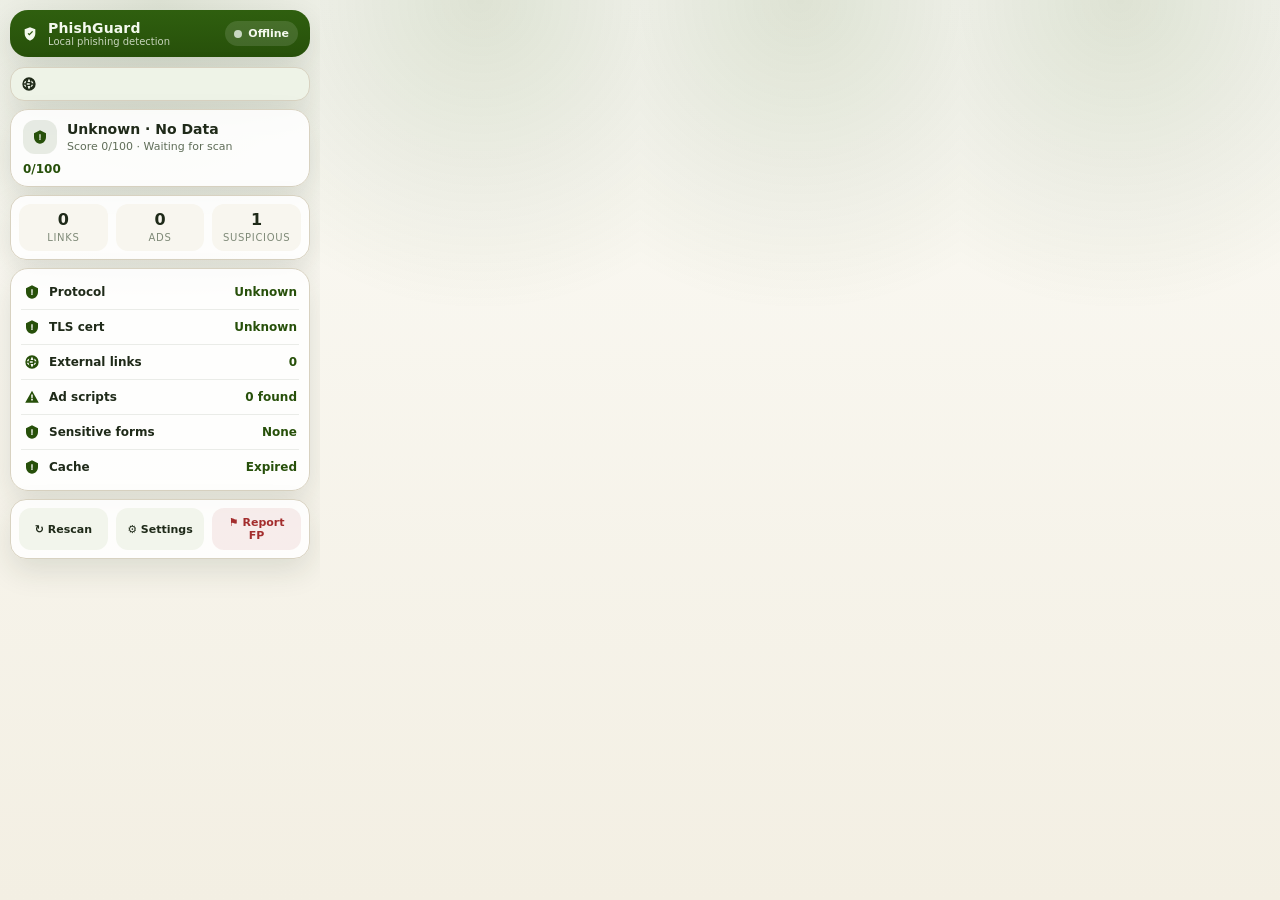
==== commit a3cf4476: "Add compact badges, SERP coloring, and popup stats UI" ====
--- a/popup/popup.html
+++ b/popup/popup.html
@@ -1,249 +1,3 @@
-<!-- GuardianAI - popup.html
-     Modified: Rebuilt the extension popup as a dashboard with current-page verdict, session stats, link intelligence, ads, and quick actions.
-     New additions: Current page status card, session stats section, links list, redirect preview card, ads section, and dashboard-mode support.
-     Unchanged: Scan input and settings toggles remain available for existing workflows.
--->
-<!DOCTYPE html>
-<html lang="en">
-<head>
-  <meta charset="UTF-8" />
-  <meta name="viewport" content="width=device-width, initial-scale=1.0" />
-  <title>GuardianAI</title>
-  <link rel="stylesheet" href="popup.css" />
-</head>
-<body>
-  <div class="pg-app">
-    <header class="pg-header">
-      <div class="pg-brand">
-        <div class="pg-brand-mark">🛡️</div>
-        <div class="pg-brand-copy">
-          <div class="pg-brand-title">GuardianAI</div>
-          <div class="pg-brand-subtitle">Protecting India's Internet</div>
-        </div>
-      </div>
-
-      <div class="pg-header-actions">
-        <div class="pg-status-pill" id="extensionStatusPill" title="Extension status">
-          <span class="pg-status-dot" id="extensionStatusDot"></span>
-          <span id="extensionStatusText">Active</span>
-        </div>
-        <button class="pg-icon-btn" id="settingsBtn" type="button" title="Settings">⚙️</button>
-      </div>
-    </header>
-
-    <main class="pg-main">
-      <section class="pg-card pg-current-card" id="currentPageCard">
-        <div class="pg-section-head">
-          <div>
-            <div class="pg-section-title">Current Page</div>
-            <div class="pg-section-subtitle">Live verdict for the active tab</div>
-          </div>
-          <span class="pg-offline-pill" id="offlinePill" hidden>Offline mode</span>
-        </div>
-
-        <div class="pg-loading-state" id="currentPageLoading">
-          <div class="pg-skeleton pg-skeleton-line"></div>
-          <div class="pg-skeleton pg-skeleton-line pg-skeleton-short"></div>
-          <div class="pg-skeleton pg-skeleton-block"></div>
-        </div>
-
-        <div class="pg-current-content" id="currentPageContent" hidden>
-          <div class="pg-verdict-banner" id="currentPageVerdictBanner">
-            <span class="pg-verdict-icon" id="currentPageVerdictIcon">🔄</span>
-            <span class="pg-verdict-label" id="currentPageVerdictLabel">Scanning...</span>
-            <span class="pg-verdict-score" id="currentPageVerdictScore">0/100</span>
-          </div>
-          <div class="pg-current-domain" id="currentPageDomain"></div>
-          <div class="pg-current-reasons" id="currentPageReasons"></div>
-          <div class="pg-current-actions">
-            <button class="pg-action-btn pg-action-btn-danger" id="currentBlockBtn" type="button">Block This Page</button>
-          </div>
-        </div>
-      </section>
-
-      <section class="pg-card pg-session-card">
-        <div class="pg-section-head">
-          <div>
-            <div class="pg-section-title">This Session</div>
-            <div class="pg-section-subtitle">Counts stored in chrome.storage.session</div>
-          </div>
-        </div>
-
-        <div class="pg-stats-row">
-          <div class="pg-stat-card">
-            <div class="pg-stat-value" id="statScanned">0</div>
-            <div class="pg-stat-label">Scanned</div>
-          </div>
-          <div class="pg-stat-card">
-            <div class="pg-stat-value" id="statBlocked">0</div>
-            <div class="pg-stat-label">Blocked</div>
-          </div>
-          <div class="pg-stat-card">
-            <div class="pg-stat-value" id="statHindi">0</div>
-            <div class="pg-stat-label">Hindi</div>
-          </div>
-        </div>
-      </section>
-
-      <section class="pg-card pg-links-card">
-        <div class="pg-section-head">
-          <div>
-            <div class="pg-section-title">Links on This Page</div>
-            <div class="pg-section-subtitle">Color-coded results and redirect previews</div>
-          </div>
-          <button class="pg-secondary-btn" id="scanAllBtn" type="button">Scan All</button>
-        </div>
-
-        <div class="pg-link-list" id="pageLinksList">
-          <div class="pg-empty-state">Loading links...</div>
-        </div>
-      </section>
-
-      <section class="pg-card pg-redirect-card" id="redirectPreviewCard" hidden>
-        <div class="pg-section-head">
-          <div>
-            <div class="pg-section-title">Redirect Preview</div>
-            <div class="pg-section-subtitle">Safe preview before you click</div>
-          </div>
-          <button class="pg-text-btn" id="redirectPreviewClose" type="button">[X]</button>
-        </div>
-
-        <div class="pg-redirect-body">
-          <div class="pg-redirect-line">
-            <span class="pg-redirect-label">Original</span>
-            <span class="pg-redirect-value" id="redirectOriginal"></span>
-          </div>
-          <div class="pg-redirect-arrow">↓ Redirects to ↓</div>
-          <div class="pg-redirect-line">
-            <span class="pg-redirect-label">Destination</span>
-            <span class="pg-redirect-value" id="redirectFinal"></span>
-          </div>
-          <div class="pg-redirect-verdict" id="redirectVerdict"></div>
-          <div class="pg-redirect-actions">
-            <button class="pg-action-btn pg-action-btn-secondary" id="redirectPreviewOpen" type="button">Open Destination</button>
-          </div>
-        </div>
-      </section>
-
-      <section class="pg-card pg-ads-card" id="adsSection">
-        <div class="pg-section-head">
-          <div>
-            <div class="pg-section-title">Ads & Trackers Detected</div>
-            <div class="pg-section-subtitle">Labels only - nothing is removed from the page</div>
-          </div>
-          <button class="pg-text-btn" id="adsHideBtn" type="button">[Hide]</button>
-        </div>
-
-        <div class="pg-ads-grid">
-          <div class="pg-mini-card">
-            <div class="pg-mini-value" id="adScriptsCount">0</div>
-            <div class="pg-mini-label">Ad scripts</div>
-          </div>
-          <div class="pg-mini-card">
-            <div class="pg-mini-value" id="adPixelsCount">0</div>
-            <div class="pg-mini-label">Tracking pixels</div>
-          </div>
-          <div class="pg-mini-card">
-            <div class="pg-mini-value" id="adRedirectCount">0</div>
-            <div class="pg-mini-label">Redirect ads</div>
-          </div>
-        </div>
-
-        <button class="pg-action-btn pg-action-btn-secondary pg-block-ads-btn" id="blockAdsBtn" type="button">Block All Ads on Page</button>
-      </section>
-
-      <section class="pg-card pg-actions-card">
-        <div class="pg-section-head">
-          <div>
-            <div class="pg-section-title">Quick Actions</div>
-            <div class="pg-section-subtitle">Report, copy, settings, and dashboard</div>
-          </div>
-        </div>
-
-        <div class="pg-action-grid">
-          <button class="pg-action-btn pg-action-btn-danger" id="reportPageBtn" type="button">🚨 Report Page</button>
-          <button class="pg-action-btn pg-action-btn-secondary" id="copyReportBtn" type="button">📋 Copy Report</button>
-          <button class="pg-action-btn pg-action-btn-secondary" id="settingsActionBtn" type="button">⚙️ Settings</button>
-          <button class="pg-action-btn pg-action-btn-secondary" id="dashboardBtn" type="button">📊 Dashboard</button>
-        </div>
-      </section>
-
-      <section class="pg-card pg-scan-card">
-        <div class="pg-section-head">
-          <div>
-            <div class="pg-section-title">Check Any URL</div>
-            <div class="pg-section-subtitle">Keeps the existing inline scanner</div>
-          </div>
-        </div>
-
-        <div class="pg-scan-input-row">
-          <input type="url" id="urlInput" class="pg-url-input" placeholder="https://example.com" />
-          <button id="scanBtn" class="pg-scan-btn" type="button">Scan</button>
-        </div>
-        <div class="pg-inline-result" id="inlineResult"></div>
-      </section>
-
-      <section class="pg-card pg-settings-panel" id="settingsPanel" hidden>
-        <div class="pg-section-head">
-          <div>
-            <div class="pg-section-title">Settings</div>
-            <div class="pg-section-subtitle">Keep your existing toggle preferences</div>
-          </div>
-          <button class="pg-text-btn" id="settingsClose" type="button">[X]</button>
-        </div>
-
-        <div class="pg-setting-row">
-          <div class="pg-setting-info">
-            <div class="pg-setting-name">Hover link scanning</div>
-            <div class="pg-setting-desc">Show tooltip on link hover</div>
-          </div>
-          <label class="pg-toggle">
-            <input type="checkbox" id="toggleHover" checked />
-            <span class="pg-toggle-slider"></span>
-          </label>
-        </div>
-
-        <div class="pg-setting-row">
-          <div class="pg-setting-info">
-            <div class="pg-setting-name">Dangerous page overlay</div>
-            <div class="pg-setting-desc">Block dangerous pages with warning</div>
-          </div>
-          <label class="pg-toggle">
-            <input type="checkbox" id="toggleOverlay" checked />
-            <span class="pg-toggle-slider"></span>
-          </label>
-        </div>
-
-        <div class="pg-setting-row">
-          <div class="pg-setting-info">
-            <div class="pg-setting-name">India-language detection</div>
-            <div class="pg-setting-desc">Hindi and Hinglish scam patterns</div>
-          </div>
-          <label class="pg-toggle">
-            <input type="checkbox" id="toggleHindi" checked />
-            <span class="pg-toggle-slider"></span>
-          </label>
-        </div>
-
-        <div class="pg-setting-row">
-          <div class="pg-setting-info">
-            <div class="pg-setting-name">Strict mode</div>
-            <div class="pg-setting-desc">Lower threshold for suspicious pages</div>
-          </div>
-          <label class="pg-toggle">
-            <input type="checkbox" id="toggleStrict" />
-            <span class="pg-toggle-slider"></span>
-          </label>
-        </div>
-
-        <button class="pg-settings-close" id="settingsDone" type="button">Done</button>
-      </section>
-    </main>
-  </div>
-
-  <script src="popup.js"></script>
-</body>
-</html>
 <!DOCTYPE html>
 <html lang="en">
 <head>
@@ -253,135 +7,162 @@
   <link rel="stylesheet" href="popup.css" />
 </head>
 <body>
-
-  <div class="pg-app">
-
-    <!-- Header -->
+  <div class="pg-popup">
     <header class="pg-header">
-      <div class="pg-logo">
-        <span class="pg-logo-icon">🛡️</span>
-        <div>
-          <div class="pg-logo-name">PhishGuard</div>
-          <div class="pg-logo-sub">Scam Link Detector</div>
+      <div class="pg-brand">
+        <span class="pg-header-icon" aria-hidden="true" id="headerShield"></span>
+        <div class="pg-brand-copy">
+          <div class="pg-brand-title">PhishGuard</div>
+          <div class="pg-brand-subtitle">Local phishing detection</div>
         </div>
       </div>
-      <div class="pg-settings-btn" id="settingsBtn" title="Settings">⚙</div>
+      <div class="pg-live-pill" id="livePill">
+        <span class="pg-live-dot" id="liveDot"></span>
+        <span id="liveLabel">Offline</span>
+      </div>
     </header>
 
-    <!-- Current Page Verdict -->
-    <div class="pg-verdict-card" id="verdictCard">
-      <div class="pg-verdict-scanning" id="scanningState">
-        <div class="pg-scan-spinner"></div>
-        <div class="pg-scan-text">Scanning page…</div>
+    <main class="pg-main">
+      <section class="pg-url-bar" aria-label="Current tab URL">
+        <span class="pg-url-icon" aria-hidden="true" id="urlGlobe"></span>
+        <span class="pg-url-text" id="currentUrl">Waiting for tab...</span>
+      </section>
+
+      <section class="pg-verdict-card" id="verdictCard">
+        <div class="pg-verdict-top">
+          <div class="pg-verdict-icon" id="verdictIcon" aria-hidden="true"></div>
+          <div class="pg-verdict-copy">
+            <div class="pg-verdict-title" id="verdictTitle">Loading...</div>
+            <div class="pg-verdict-subtitle" id="verdictSubtitle">Reading page state</div>
+          </div>
+        </div>
+        <div class="pg-verdict-score" id="verdictScore">0/100</div>
+      </section>
+
+      <section class="pg-stats-row" aria-label="Page stats">
+        <div class="pg-stat-cell">
+          <div class="pg-stat-value" id="statLinks">0</div>
+          <div class="pg-stat-label">Links</div>
+        </div>
+        <div class="pg-stat-cell">
+          <div class="pg-stat-value" id="statAds">0</div>
+          <div class="pg-stat-label">Ads</div>
+        </div>
+        <div class="pg-stat-cell">
+          <div class="pg-stat-value" id="statSuspicious">0</div>
+          <div class="pg-stat-label">Suspicious</div>
+        </div>
+      </section>
+
+      <section class="pg-details" aria-label="Page details">
+        <div class="pg-detail-row">
+          <div class="pg-detail-left">
+            <span class="pg-detail-icon" aria-hidden="true" id="protocolIcon"></span>
+            <span class="pg-detail-label">Protocol</span>
+          </div>
+          <div class="pg-detail-value" id="protocolValue">Unknown</div>
+        </div>
+        <div class="pg-detail-row">
+          <div class="pg-detail-left">
+            <span class="pg-detail-icon" aria-hidden="true" id="tlsIcon"></span>
+            <span class="pg-detail-label">TLS cert</span>
+          </div>
+          <div class="pg-detail-value" id="tlsValue">Unknown</div>
+        </div>
+        <div class="pg-detail-row">
+          <div class="pg-detail-left">
+            <span class="pg-detail-icon" aria-hidden="true" id="linksIcon"></span>
+            <span class="pg-detail-label">External links</span>
+          </div>
+          <div class="pg-detail-value" id="externalLinksValue">0</div>
+        </div>
+        <div class="pg-detail-row">
+          <div class="pg-detail-left">
+            <span class="pg-detail-icon" aria-hidden="true" id="adsIcon"></span>
+            <span class="pg-detail-label">Ad scripts</span>
+          </div>
+          <div class="pg-detail-value" id="adsValue">0 found</div>
+        </div>
+        <div class="pg-detail-row">
+          <div class="pg-detail-left">
+            <span class="pg-detail-icon" aria-hidden="true" id="formsIcon"></span>
+            <span class="pg-detail-label">Sensitive forms</span>
+          </div>
+          <div class="pg-detail-value" id="formsValue">None</div>
+        </div>
+        <div class="pg-detail-row">
+          <div class="pg-detail-left">
+            <span class="pg-detail-icon" aria-hidden="true" id="cacheIcon"></span>
+            <span class="pg-detail-label">Cache</span>
+          </div>
+          <div class="pg-detail-value" id="cacheValue">Expired</div>
+        </div>
+      </section>
+
+      <footer class="pg-footer">
+        <button class="pg-footer-btn" id="rescanBtn" type="button">↻ Rescan</button>
+        <button class="pg-footer-btn" id="settingsBtn" type="button">⚙ Settings</button>
+        <button class="pg-footer-btn pg-footer-btn-danger" id="reportBtn" type="button">⚑ Report FP</button>
+      </footer>
+    </main>
+
+    <section class="pg-settings-panel" id="settingsPanel" hidden>
+      <div class="pg-settings-head">
+        <div>
+          <div class="pg-settings-title">Settings</div>
+          <div class="pg-settings-subtitle">Stored locally in chrome.storage.local</div>
+        </div>
+        <button class="pg-settings-close" id="settingsClose" type="button">✕</button>
       </div>
 
-      <div class="pg-verdict-result" id="resultState" style="display:none">
-        <div class="pg-verdict-badge" id="verdictBadge">
-          <span class="pg-verdict-icon" id="verdictIcon"></span>
-          <span class="pg-verdict-label" id="verdictLabel"></span>
-        </div>
-        <div class="pg-verdict-domain" id="verdictDomain"></div>
-        <div class="pg-verdict-score" id="verdictScore"></div>
-      </div>
-    </div>
-
-    <!-- Flags / Reasons -->
-    <div class="pg-flags-section" id="flagsSection" style="display:none">
-      <div class="pg-flags-title">Why we flagged it</div>
-      <div class="pg-flags-list" id="flagsList"></div>
-    </div>
-
-    <!-- No Flags State -->
-    <div class="pg-clean-state" id="cleanState" style="display:none">
-      <div class="pg-clean-icon">✓</div>
-      <div class="pg-clean-text">No suspicious patterns detected</div>
-    </div>
-
-    <!-- Scan Input -->
-    <div class="pg-scan-input-section">
-      <div class="pg-scan-input-label">Check any URL</div>
-      <div class="pg-scan-input-row">
-        <input type="url" id="urlInput" class="pg-url-input" placeholder="https://example.com" />
-        <button id="scanBtn" class="pg-scan-btn">Scan</button>
-      </div>
-      <div class="pg-inline-result" id="inlineResult"></div>
-    </div>
-
-    <!-- Stats -->
-    <div class="pg-stats">
-      <div class="pg-stat">
-        <div class="pg-stat-value" id="statScanned">0</div>
-        <div class="pg-stat-label">Scanned</div>
-      </div>
-      <div class="pg-stat pg-stat-safe">
-        <div class="pg-stat-value" id="statSafe">0</div>
-        <div class="pg-stat-label">Safe</div>
-      </div>
-      <div class="pg-stat pg-stat-warn">
-        <div class="pg-stat-value" id="statSuspicious">0</div>
-        <div class="pg-stat-label">Suspicious</div>
-      </div>
-      <div class="pg-stat pg-stat-danger">
-        <div class="pg-stat-value" id="statDangerous">0</div>
-        <div class="pg-stat-label">Dangerous</div>
-      </div>
-    </div>
-
-    <!-- Settings Panel -->
-    <div class="pg-settings-panel" id="settingsPanel" style="display:none">
-      <div class="pg-settings-title">Settings</div>
       <div class="pg-setting-row">
-        <div class="pg-setting-info">
-          <div class="pg-setting-name">Hover link scanning</div>
-          <div class="pg-setting-desc">Show tooltip on link hover</div>
+        <div>
+          <div class="pg-setting-label">Hover link scanning</div>
+          <div class="pg-setting-copy">Show the inline verdict badge tooltip</div>
         </div>
         <label class="pg-toggle">
           <input type="checkbox" id="toggleHover" checked />
-          <span class="pg-toggle-slider"></span>
+          <span></span>
         </label>
       </div>
+
       <div class="pg-setting-row">
-        <div class="pg-setting-info">
-          <div class="pg-setting-name">Dangerous page overlay</div>
-          <div class="pg-setting-desc">Block dangerous pages with warning</div>
+        <div>
+          <div class="pg-setting-label">Dangerous overlay</div>
+          <div class="pg-setting-copy">Keep the click-block warning enabled</div>
         </div>
         <label class="pg-toggle">
           <input type="checkbox" id="toggleOverlay" checked />
-          <span class="pg-toggle-slider"></span>
+          <span></span>
         </label>
       </div>
+
       <div class="pg-setting-row">
-        <div class="pg-setting-info">
-          <div class="pg-setting-name">India-language detection</div>
-          <div class="pg-setting-desc">Hindi & Hinglish scam patterns</div>
+        <div>
+          <div class="pg-setting-label">India-language detection</div>
+          <div class="pg-setting-copy">Keep Hindi and Hinglish scam rules</div>
         </div>
         <label class="pg-toggle">
           <input type="checkbox" id="toggleHindi" checked />
-          <span class="pg-toggle-slider"></span>
+          <span></span>
         </label>
       </div>
+
       <div class="pg-setting-row">
-        <div class="pg-setting-info">
-          <div class="pg-setting-name">Strict mode</div>
-          <div class="pg-setting-desc">Lower threshold for suspicious (recommended for banking)</div>
+        <div>
+          <div class="pg-setting-label">Strict mode</div>
+          <div class="pg-setting-copy">Treat borderline pages as suspicious</div>
         </div>
         <label class="pg-toggle">
           <input type="checkbox" id="toggleStrict" />
-          <span class="pg-toggle-slider"></span>
+          <span></span>
         </label>
       </div>
-      <button class="pg-settings-close" id="settingsClose">Done</button>
-    </div>
 
-    <!-- Footer -->
-    <footer class="pg-footer">
-      <span>PhishGuard by NEXUS BUILDERS</span>
-      <span class="pg-footer-dot">·</span>
-      <a class="pg-footer-link" id="reportLink">Report Issue</a>
-    </footer>
-
+      <button class="pg-settings-save" id="settingsSave" type="button">Done</button>
+    </section>
   </div>
 
   <script src="popup.js"></script>
 </body>
-</html>
+</html>
--- a/popup/popup.css
+++ b/popup/popup.css
@@ -1,108 +1,85 @@
-/* GuardianAI - popup.css
- * Modified: Rebuilt the extension popup styles around the dashboard layout, session stats, link list, redirect preview, and quick actions.
- * New additions: Animated verdict banners, skeleton loaders, theme-aware cards, custom scrollbars, and dashboard-mode responsive behavior.
- * Unchanged: Existing settings toggle behavior and inline URL scanner support remain visible in the new layout.
- */
-
-*, *::before, *::after {
+* {
   box-sizing: border-box;
 }
 
 :root {
-  --bg: #08111f;
-  --bg-soft: #0a1628;
-  --surface: #101f35;
-  --surface-2: #152746;
-  --border: rgba(148, 163, 184, 0.16);
-  --text: #f8fafc;
-  --text-muted: rgba(248, 250, 252, 0.7);
-  --text-dim: rgba(248, 250, 252, 0.52);
-  --safe: #22c55e;
-  --safe-bg: #062b14;
-  --suspicious: #f59e0b;
-  --suspicious-bg: #392108;
-  --danger: #ef4444;
-  --danger-bg: #3d1111;
-  --focus: #60a5fa;
-  --shadow: 0 12px 36px rgba(0, 0, 0, 0.28);
+  color-scheme: light;
+  --bg: #f4f1e8;
+  --surface: #ffffff;
+  --surface-soft: #eef3e7;
+  --surface-muted: #f8f6ef;
+  --border: #d8d2c1;
+  --text: #1f2a19;
+  --text-muted: #5f6d58;
+  --text-dim: #7f8a78;
+  --green: #27500A;
+  --green-weak: #3B6D11;
+  --amber: #BA7517;
+  --danger: #A32D2D;
+  --shadow: 0 12px 30px rgba(35, 47, 24, 0.12);
 }
 
 html, body {
   margin: 0;
-  min-height: 100%;
+  width: 320px;
+  overflow: hidden;
   background:
-    radial-gradient(circle at top, rgba(59, 130, 246, 0.12), transparent 30%),
-    linear-gradient(180deg, #07101c 0%, #050b14 100%);
+    radial-gradient(circle at top, rgba(39, 80, 10, 0.14), transparent 34%),
+    linear-gradient(180deg, #fbfaf5 0%, #f3efe3 100%);
   color: var(--text);
-  font-family: -apple-system, BlinkMacSystemFont, 'Segoe UI', sans-serif;
-  font-size: 13px;
-  line-height: 1.5;
+  font-family: "Segoe UI Variable", "Segoe UI", system-ui, sans-serif;
 }
 
 body {
-  width: 400px;
-  min-height: 640px;
-  overflow: hidden;
-}
-
-body[data-view="dashboard"] {
-  width: 100%;
   min-height: 100vh;
-  overflow-y: auto;
-}
-
-.pg-app {
-  width: 100%;
+}
+
+button, input {
+  font: inherit;
+}
+
+.pg-popup {
+  position: relative;
+  width: 320px;
   min-height: 100vh;
-  display: flex;
-  flex-direction: column;
-}
-
-body[data-view="popup"] .pg-app {
-  width: 400px;
-  min-height: 640px;
-}
-
-body[data-view="dashboard"] .pg-app {
-  max-width: 980px;
-  margin: 0 auto;
-  padding: 18px 16px 28px;
+  padding: 10px;
 }
 
 .pg-header {
   display: flex;
   align-items: center;
   justify-content: space-between;
-  gap: 12px;
-  padding: 14px 16px;
-  background: linear-gradient(135deg, #0a1628 0%, #0c1b31 100%);
-  border-bottom: 1px solid var(--border);
+  gap: 10px;
+  padding: 10px 12px;
+  border-radius: 18px;
+  background: linear-gradient(180deg, #2f5f0f 0%, #27500A 100%);
+  color: #f4f9ee;
   box-shadow: var(--shadow);
 }
 
-body[data-view="dashboard"] .pg-header {
-  border-radius: 20px;
-  margin-bottom: 16px;
-  border: 1px solid var(--border);
-}
-
 .pg-brand {
   display: flex;
   align-items: center;
-  gap: 12px;
+  gap: 10px;
   min-width: 0;
 }
 
-.pg-brand-mark {
-  width: 38px;
-  height: 38px;
-  display: flex;
+.pg-header-icon,
+.pg-url-icon,
+.pg-detail-icon,
+.pg-verdict-icon {
+  display: inline-flex;
   align-items: center;
   justify-content: center;
-  border-radius: 12px;
-  background: rgba(255, 255, 255, 0.08);
-  font-size: 21px;
-  flex-shrink: 0;
+  flex: 0 0 auto;
+}
+
+.pg-header-icon svg,
+.pg-url-icon svg,
+.pg-detail-icon svg,
+.pg-verdict-icon svg {
+  width: 16px;
+  height: 16px;
 }
 
 .pg-brand-copy {
@@ -110,568 +87,314 @@
 }
 
 .pg-brand-title {
-  font-size: 15px;
-  font-weight: 600;
+  font-size: 14px;
+  font-weight: 700;
   letter-spacing: 0.01em;
 }
 
 .pg-brand-subtitle {
+  font-size: 10px;
+  opacity: 0.78;
+}
+
+.pg-live-pill {
+  display: inline-flex;
+  align-items: center;
+  gap: 6px;
+  padding: 6px 9px;
+  border-radius: 999px;
+  background: rgba(255, 255, 255, 0.12);
   font-size: 11px;
-  color: var(--text-muted);
-}
-
-.pg-header-actions {
-  display: flex;
-  align-items: center;
-  gap: 10px;
-  flex-shrink: 0;
-}
-
-.pg-status-pill,
-.pg-offline-pill {
-  display: inline-flex;
-  align-items: center;
-  gap: 6px;
-  padding: 7px 10px;
-  border-radius: 999px;
-  background: rgba(255, 255, 255, 0.08);
-  color: var(--text);
-  font-size: 11px;
-  font-weight: 600;
-}
-
-.pg-status-dot {
+  font-weight: 700;
+}
+
+.pg-live-dot {
   width: 8px;
   height: 8px;
   border-radius: 50%;
-  display: inline-block;
-}
-
-.pg-status-dot-active {
-  background: #22c55e;
-  box-shadow: 0 0 0 3px rgba(34, 197, 94, 0.18);
-}
-
-.pg-status-dot-offline {
-  background: #9ca3af;
-  box-shadow: 0 0 0 3px rgba(156, 163, 175, 0.14);
-}
-
-.pg-icon-btn,
-.pg-text-btn,
-.pg-secondary-btn,
-.pg-scan-btn,
-.pg-action-btn,
-.pg-settings-close,
-.pg-mini-badge,
-.pg-toggle,
-.pg-mini-badge-redirect {
-  font-family: inherit;
-}
-
-.pg-icon-btn {
-  appearance: none;
-  border: 0;
-  border-radius: 12px;
-  width: 38px;
-  height: 38px;
-  background: rgba(255, 255, 255, 0.08);
-  color: var(--text);
-  cursor: pointer;
-  transition: transform 200ms ease, background 200ms ease;
-}
-
-.pg-icon-btn:hover,
-.pg-secondary-btn:hover,
-.pg-action-btn:hover,
-.pg-scan-btn:hover,
-.pg-settings-close:hover,
-.pg-text-btn:hover {
-  transform: translateY(-2px);
+  background: #c9d8c2;
+}
+
+.pg-live-dot.pg-live {
+  background: #d9f99d;
+  box-shadow: 0 0 0 3px rgba(217, 249, 157, 0.18);
 }
 
 .pg-main {
   display: grid;
-  gap: 14px;
-  padding: 14px 16px 18px;
-}
-
-body[data-view="dashboard"] .pg-main {
-  padding: 0;
-}
-
-.pg-card {
-  background: linear-gradient(180deg, rgba(16, 31, 53, 0.98), rgba(11, 21, 36, 0.98));
+  gap: 8px;
+  margin-top: 10px;
+}
+
+.pg-url-bar,
+.pg-verdict-card,
+.pg-details,
+.pg-stats-row,
+.pg-footer {
   border: 1px solid var(--border);
+  background: rgba(255, 255, 255, 0.88);
+  box-shadow: var(--shadow);
+}
+
+.pg-url-bar {
+  display: flex;
+  align-items: center;
+  gap: 8px;
+  padding: 8px 10px;
+  border-radius: 14px;
+  background: var(--surface-soft);
+}
+
+.pg-url-text {
+  min-width: 0;
+  overflow: hidden;
+  text-overflow: ellipsis;
+  white-space: nowrap;
+  font-size: 11px;
+  color: var(--text-muted);
+}
+
+.pg-verdict-card {
   border-radius: 18px;
-  box-shadow: var(--shadow);
-  overflow: hidden;
-  transition: transform 200ms ease, border-color 200ms ease, box-shadow 200ms ease;
-}
-
-.pg-card:hover {
-  transform: translateY(-2px);
-}
-
-.pg-current-card.pg-safe {
-  border-color: rgba(34, 197, 94, 0.28);
-}
-
-.pg-current-card.pg-suspicious {
-  border-color: rgba(245, 158, 11, 0.28);
-}
-
-.pg-current-card.pg-dangerous {
-  border-color: rgba(239, 68, 68, 0.3);
-  animation: pg-card-pulse 1.8s ease-in-out infinite;
-}
-
-.pg-section-head {
-  display: flex;
-  align-items: center;
-  justify-content: space-between;
-  gap: 12px;
-  padding: 14px 14px 10px;
-}
-
-.pg-section-title {
+  padding: 10px 12px;
+}
+
+.pg-verdict-top {
+  display: flex;
+  align-items: center;
+  gap: 10px;
+}
+
+.pg-verdict-icon {
+  width: 34px;
+  height: 34px;
+  border-radius: 12px;
+  background: rgba(39, 80, 10, 0.1);
+  color: var(--green);
+}
+
+.pg-verdict-card.pg-safe .pg-verdict-icon {
+  background: rgba(39, 80, 10, 0.1);
+  color: var(--green);
+}
+
+.pg-verdict-card.pg-suspicious .pg-verdict-icon {
+  background: rgba(186, 117, 23, 0.12);
+  color: var(--amber);
+}
+
+.pg-verdict-card.pg-dangerous .pg-verdict-icon {
+  background: rgba(163, 45, 45, 0.12);
+  color: var(--danger);
+}
+
+.pg-verdict-copy {
+  min-width: 0;
+}
+
+.pg-verdict-title {
   font-size: 14px;
-  font-weight: 600;
-  color: var(--text);
-}
-
-.pg-section-subtitle {
+  font-weight: 800;
+  line-height: 1.2;
+}
+
+.pg-verdict-subtitle {
   margin-top: 2px;
   font-size: 11px;
   color: var(--text-muted);
 }
 
-.pg-loading-state,
-.pg-current-content,
-.pg-redirect-body,
-.pg-settings-panel {
-  padding: 0 14px 14px;
-}
-
-.pg-skeleton {
-  position: relative;
-  overflow: hidden;
-  border-radius: 10px;
-  background: rgba(255, 255, 255, 0.08);
-}
-
-.pg-skeleton::after {
-  content: '';
-  position: absolute;
-  inset: 0;
-  background: linear-gradient(90deg, transparent, rgba(255, 255, 255, 0.18), transparent);
-  transform: translateX(-100%);
-  animation: pg-shimmer 1.1s infinite;
-}
-
-.pg-skeleton-line {
-  height: 12px;
-  margin-bottom: 10px;
-}
-
-.pg-skeleton-short {
-  width: 68%;
-}
-
-.pg-skeleton-block {
-  height: 72px;
-}
-
-.pg-verdict-banner {
-  display: inline-flex;
-  align-items: center;
-  gap: 10px;
-  padding: 10px 14px;
+.pg-verdict-score {
+  margin-top: 8px;
+  font-size: 12px;
+  font-weight: 800;
+  color: var(--green);
+}
+
+.pg-verdict-card.pg-suspicious .pg-verdict-score {
+  color: var(--amber);
+}
+
+.pg-verdict-card.pg-dangerous .pg-verdict-score {
+  color: var(--danger);
+}
+
+.pg-stats-row {
+  display: grid;
+  grid-template-columns: repeat(3, minmax(0, 1fr));
+  gap: 8px;
   border-radius: 16px;
-  margin-bottom: 10px;
-  border: 1px solid transparent;
-  font-weight: 600;
-  animation: pg-slide-in 300ms ease-out;
-}
-
-.pg-verdict-banner.pg-safe {
-  background: var(--safe-bg);
-  border-color: rgba(34, 197, 94, 0.24);
-  color: #bbf7d0;
-}
-
-.pg-verdict-banner.pg-suspicious {
-  background: var(--suspicious-bg);
-  border-color: rgba(245, 158, 11, 0.24);
-  color: #fde68a;
-}
-
-.pg-verdict-banner.pg-dangerous {
-  background: var(--danger-bg);
-  border-color: rgba(239, 68, 68, 0.24);
-  color: #fecaca;
-}
-
-.pg-verdict-score {
-  margin-left: auto;
-  font-weight: 700;
-  opacity: 0.9;
-}
-
-.pg-current-domain {
-  font-size: 13px;
-  font-weight: 600;
-  color: var(--text);
-  word-break: break-word;
-}
-
-.pg-current-reasons {
+  padding: 8px;
+}
+
+.pg-stat-cell {
+  text-align: center;
+  border-radius: 12px;
+  background: var(--surface-muted);
+  padding: 8px 6px;
+}
+
+.pg-stat-value {
+  font-size: 16px;
+  font-weight: 800;
+  line-height: 1;
+}
+
+.pg-stat-label {
+  margin-top: 4px;
+  font-size: 10px;
+  letter-spacing: 0.07em;
+  text-transform: uppercase;
+  color: var(--text-dim);
+}
+
+.pg-details {
+  border-radius: 18px;
+  padding: 6px 10px;
   display: grid;
+  gap: 0;
+}
+
+.pg-detail-row {
+  display: flex;
+  align-items: center;
+  justify-content: space-between;
+  gap: 10px;
+  padding: 8px 2px;
+  border-top: 1px solid rgba(94, 107, 86, 0.12);
+}
+
+.pg-detail-row:first-child {
+  border-top: 0;
+}
+
+.pg-detail-left {
+  display: flex;
+  align-items: center;
   gap: 8px;
-  margin-top: 12px;
-}
-
-.pg-reason-item {
-  padding: 10px 12px;
-  border-radius: 12px;
-  background: rgba(255, 255, 255, 0.05);
-  color: var(--text-muted);
-}
-
-.pg-reason-safe {
-  color: #bbf7d0;
-}
-
-.pg-current-actions {
-  margin-top: 12px;
-  display: flex;
-  justify-content: flex-start;
-}
-
-.pg-action-grid {
-  display: grid;
-  grid-template-columns: repeat(2, minmax(0, 1fr));
-  gap: 10px;
-  padding: 0 14px 14px;
-}
-
-.pg-action-btn,
-.pg-secondary-btn,
-.pg-scan-btn,
-.pg-settings-close {
-  appearance: none;
-  border: 1px solid transparent;
-  border-radius: 12px;
-  cursor: pointer;
-  transition: transform 200ms ease, opacity 200ms ease, background 200ms ease, border-color 200ms ease;
-}
-
-.pg-action-btn {
-  padding: 11px 14px;
+  min-width: 0;
+}
+
+.pg-detail-icon {
+  width: 18px;
+  height: 18px;
+  color: var(--green);
+  flex-shrink: 0;
+}
+
+.pg-detail-label {
   font-size: 12px;
   font-weight: 600;
 }
 
-.pg-action-btn-danger {
-  background: linear-gradient(180deg, #dc2626, #b91c1c);
-  color: #fff;
-}
-
-.pg-action-btn-secondary,
-.pg-secondary-btn,
-.pg-text-btn,
-.pg-scan-btn,
-.pg-settings-close {
-  background: rgba(255, 255, 255, 0.08);
-  color: var(--text);
-  border-color: rgba(255, 255, 255, 0.08);
-}
-
-.pg-action-btn-secondary:hover,
-.pg-secondary-btn:hover,
-.pg-scan-btn:hover,
-.pg-settings-close:hover,
-.pg-text-btn:hover {
-  border-color: rgba(255, 255, 255, 0.16);
-}
-
-.pg-secondary-btn,
-.pg-text-btn {
-  padding: 8px 12px;
+.pg-detail-value {
   font-size: 12px;
-  font-weight: 600;
-}
-
-.pg-text-btn {
-  border: 0;
-  background: transparent;
-  opacity: 0.75;
-}
-
-.pg-stats-row,
-.pg-ads-grid {
+  font-weight: 700;
+  color: var(--green);
+  text-align: right;
+}
+
+.pg-detail-value.pg-amber {
+  color: var(--amber);
+}
+
+.pg-detail-value.pg-danger {
+  color: var(--danger);
+}
+
+.pg-footer {
   display: grid;
   grid-template-columns: repeat(3, minmax(0, 1fr));
-  gap: 10px;
-  padding: 0 14px 14px;
-}
-
-.pg-stat-card,
-.pg-mini-card {
-  padding: 12px 10px;
-  border-radius: 14px;
-  background: rgba(255, 255, 255, 0.05);
-  border: 1px solid rgba(255, 255, 255, 0.08);
-  text-align: center;
-}
-
-.pg-stat-value,
-.pg-mini-value {
-  font-size: 18px;
+  gap: 8px;
+  border-radius: 16px;
+  padding: 8px;
+}
+
+.pg-footer-btn,
+.pg-settings-save,
+.pg-settings-close {
+  border: 0;
+  cursor: pointer;
   font-weight: 700;
-  line-height: 1;
-  margin-bottom: 4px;
-}
-
-.pg-stat-label,
-.pg-mini-label {
+  border-radius: 12px;
+  transition: transform 120ms ease, opacity 120ms ease;
+}
+
+.pg-footer-btn {
+  padding: 8px 8px;
+  font-size: 11px;
+  background: #f2f5ec;
+  color: var(--text);
+}
+
+.pg-footer-btn:hover,
+.pg-settings-save:hover,
+.pg-settings-close:hover {
+  transform: translateY(-1px);
+}
+
+.pg-footer-btn-danger {
+  background: rgba(163, 45, 45, 0.08);
+  color: var(--danger);
+}
+
+.pg-settings-panel {
+  position: absolute;
+  inset: 10px;
+  border-radius: 20px;
+  background: rgba(251, 250, 245, 0.98);
+  border: 1px solid var(--border);
+  box-shadow: 0 18px 40px rgba(35, 47, 24, 0.22);
+  padding: 12px;
+}
+
+.pg-settings-head {
+  display: flex;
+  align-items: center;
+  justify-content: space-between;
+  gap: 10px;
+  margin-bottom: 8px;
+}
+
+.pg-settings-title {
+  font-size: 14px;
+  font-weight: 800;
+}
+
+.pg-settings-subtitle {
   font-size: 10px;
-  letter-spacing: 0.08em;
-  text-transform: uppercase;
-  color: var(--text-dim);
-}
-
-.pg-stat-card:nth-child(1) .pg-stat-value { color: #60a5fa; }
-.pg-stat-card:nth-child(2) .pg-stat-value { color: #f59e0b; }
-.pg-stat-card:nth-child(3) .pg-stat-value { color: #22c55e; }
-
-.pg-link-list {
-  max-height: 200px;
-  overflow-y: auto;
-  padding: 0 14px 14px;
-}
-
-.pg-link-list::-webkit-scrollbar,
-.pg-settings-panel::-webkit-scrollbar,
-.pg-link-reasons::-webkit-scrollbar {
-  width: 4px;
-}
-
-.pg-link-list::-webkit-scrollbar-thumb,
-.pg-settings-panel::-webkit-scrollbar-thumb,
-.pg-link-reasons::-webkit-scrollbar-thumb {
-  background: rgba(148, 163, 184, 0.5);
-  border-radius: 999px;
-}
-
-.pg-link-row {
-  display: grid;
-  grid-template-columns: 18px minmax(0, 1fr) auto;
-  gap: 10px;
-  align-items: flex-start;
-  padding: 11px 10px;
-  margin-bottom: 8px;
-  border-radius: 14px;
-  background: rgba(255, 255, 255, 0.05);
-  border: 1px solid rgba(255, 255, 255, 0.06);
-}
-
-.pg-link-row:last-child {
-  margin-bottom: 0;
-}
-
-.pg-link-icon {
-  font-size: 14px;
-  line-height: 1;
+  color: var(--text-muted);
+}
+
+.pg-settings-close {
+  width: 28px;
+  height: 28px;
+  background: #edf2e7;
+  color: var(--text);
+}
+
+.pg-setting-row {
+  display: flex;
+  align-items: center;
+  justify-content: space-between;
+  gap: 10px;
+  padding: 9px 0;
+  border-top: 1px solid rgba(94, 107, 86, 0.12);
+}
+
+.pg-setting-row:first-of-type {
+  border-top: 0;
+}
+
+.pg-setting-label {
+  font-size: 12px;
+  font-weight: 700;
+}
+
+.pg-setting-copy {
+  font-size: 10px;
+  color: var(--text-muted);
   margin-top: 2px;
-}
-
-.pg-link-body {
-  min-width: 0;
-}
-
-.pg-link-domain {
-  font-size: 12px;
-  font-weight: 600;
-  color: var(--text);
-  word-break: break-word;
-}
-
-.pg-link-text {
-  font-size: 11px;
-  color: var(--text-muted);
-  word-break: break-word;
-  margin-top: 2px;
-}
-
-.pg-link-badges {
-  display: flex;
-  gap: 6px;
-  flex-wrap: wrap;
-  justify-content: flex-end;
-}
-
-.pg-mini-badge {
-  appearance: none;
-  border: 0;
-  border-radius: 999px;
-  padding: 6px 9px;
-  font-size: 11px;
-  font-weight: 600;
-  cursor: pointer;
-  transition: transform 200ms ease, opacity 200ms ease;
-}
-
-.pg-mini-badge:hover {
-  transform: translateY(-2px);
-}
-
-.pg-mini-badge-ad {
-  background: rgba(249, 115, 22, 0.18);
-  color: #fdba74;
-}
-
-.pg-mini-badge-redirect {
-  background: rgba(59, 130, 246, 0.18);
-  color: #93c5fd;
-}
-
-.pg-mini-badge-danger {
-  background: rgba(239, 68, 68, 0.2);
-  color: #fecaca;
-}
-
-.pg-redirect-body {
-  display: grid;
-  gap: 10px;
-}
-
-.pg-redirect-line {
-  display: grid;
-  gap: 4px;
-}
-
-.pg-redirect-label {
-  font-size: 10px;
-  letter-spacing: 0.08em;
-  text-transform: uppercase;
-  color: var(--text-dim);
-}
-
-.pg-redirect-value {
-  font-size: 13px;
-  font-weight: 600;
-  word-break: break-word;
-}
-
-.pg-redirect-arrow {
-  text-align: center;
-  color: var(--text-muted);
-  font-size: 11px;
-}
-
-.pg-redirect-verdict {
-  padding: 10px 12px;
-  border-radius: 12px;
-  font-weight: 600;
-}
-
-.pg-redirect-verdict.pg-safe {
-  background: rgba(34, 197, 94, 0.16);
-  color: #bbf7d0;
-}
-
-.pg-redirect-verdict.pg-suspicious {
-  background: rgba(245, 158, 11, 0.16);
-  color: #fde68a;
-}
-
-.pg-redirect-verdict.pg-dangerous {
-  background: rgba(239, 68, 68, 0.16);
-  color: #fecaca;
-}
-
-.pg-redirect-actions,
-.pg-current-actions {
-  display: flex;
-  gap: 10px;
-  flex-wrap: wrap;
-}
-
-.pg-scan-card {
-  padding-bottom: 14px;
-}
-
-.pg-scan-input-row {
-  display: flex;
-  gap: 10px;
-  padding: 0 14px;
-}
-
-.pg-url-input {
-  flex: 1;
-  min-width: 0;
-  border-radius: 12px;
-  border: 1px solid rgba(255, 255, 255, 0.08);
-  background: rgba(255, 255, 255, 0.05);
-  color: var(--text);
-  padding: 10px 12px;
-  font-family: inherit;
-  font-size: 12px;
-  outline: none;
-}
-
-.pg-url-input::placeholder {
-  color: var(--text-dim);
-}
-
-.pg-url-input:focus {
-  border-color: rgba(96, 165, 250, 0.7);
-  box-shadow: 0 0 0 3px rgba(96, 165, 250, 0.12);
-}
-
-.pg-scan-btn {
-  padding: 10px 14px;
-  min-width: 72px;
-}
-
-.pg-inline-result {
-  min-height: 18px;
-  padding: 8px 14px 0;
-  font-size: 12px;
-}
-
-.pg-inline-safe { color: #86efac; }
-.pg-inline-suspicious { color: #fde68a; }
-.pg-inline-dangerous { color: #fecaca; }
-
-.pg-settings-panel {
-  display: grid;
-  gap: 2px;
-  padding-bottom: 14px;
-}
-
-.pg-setting-row {
-  display: flex;
-  align-items: center;
-  justify-content: space-between;
-  gap: 12px;
-  padding: 10px 14px;
-  border-top: 1px solid rgba(255, 255, 255, 0.06);
-}
-
-.pg-setting-info {
-  min-width: 0;
-}
-
-.pg-setting-name {
-  font-size: 12px;
-  font-weight: 600;
-}
-
-.pg-setting-desc {
-  font-size: 11px;
-  color: var(--text-muted);
 }
 
 .pg-toggle {
@@ -687,101 +410,43 @@
   height: 0;
 }
 
-.pg-toggle-slider {
+.pg-toggle span {
   position: absolute;
   inset: 0;
-  background: rgba(255, 255, 255, 0.1);
-  border: 1px solid rgba(255, 255, 255, 0.08);
   border-radius: 999px;
-  transition: background 200ms ease, border-color 200ms ease;
-}
-
-.pg-toggle-slider::before {
+  background: #d7e0d0;
+  transition: background 120ms ease;
+}
+
+.pg-toggle span::before {
   content: '';
   position: absolute;
-  top: 50%;
+  top: 3px;
   left: 3px;
   width: 16px;
   height: 16px;
   border-radius: 50%;
-  transform: translateY(-50%);
-  background: #94a3b8;
-  transition: left 200ms ease, background 200ms ease;
-}
-
-.pg-toggle input:checked + .pg-toggle-slider {
-  background: rgba(34, 197, 94, 0.24);
-  border-color: rgba(34, 197, 94, 0.28);
-}
-
-.pg-toggle input:checked + .pg-toggle-slider::before {
-  left: 19px;
   background: #fff;
-}
-
-.pg-settings-close {
-  margin: 12px 14px 0;
-  padding: 10px 12px;
-}
-
-.pg-empty-state {
-  padding: 14px 10px;
-  color: var(--text-muted);
-  text-align: center;
-}
-
-.pg-card-pulse {
-  position: relative;
-}
-
-.pg-card-pulse::after {
-  content: '';
-  position: absolute;
-  inset: 0;
-  border-radius: 18px;
-  border: 1px solid rgba(239, 68, 68, 0.35);
-  animation: pg-pulse-ring 1.6s ease-out infinite;
-  pointer-events: none;
-}
-
-@keyframes pg-pulse-ring {
-  0% { opacity: 0.75; transform: scale(1); }
-  100% { opacity: 0; transform: scale(1.015); }
-}
-
-@keyframes pg-slide-in {
-  from { opacity: 0; transform: translateX(12px); }
-  to { opacity: 1; transform: translateX(0); }
-}
-
-@keyframes pg-shimmer {
-  100% { transform: translateX(100%); }
-}
-
-@media (prefers-color-scheme: dark) {
-  :root {
-    --bg: #020817;
-    --bg-soft: #0a1628;
-    --surface: #0f172a;
-    --surface-2: #111827;
-    --border: rgba(148, 163, 184, 0.14);
-    --text: #f8fafc;
-    --text-muted: rgba(248, 250, 252, 0.72);
-    --text-dim: rgba(248, 250, 252, 0.54);
-    --safe: #4ade80;
-    --safe-bg: #052e16;
-    --suspicious: #fbbf24;
-    --suspicious-bg: #451a03;
-    --danger: #f87171;
-    --danger-bg: #450a0a;
-  }
-}
-
-body[data-view="dashboard"] .pg-link-list,
-body[data-view="dashboard"] .pg-settings-panel {
-  max-height: none;
-}
-
-body[data-view="dashboard"] .pg-card {
-  backdrop-filter: blur(14px);
+  box-shadow: 0 1px 2px rgba(0, 0, 0, 0.18);
+  transition: transform 120ms ease;
+}
+
+.pg-toggle input:checked + span {
+  background: rgba(39, 80, 10, 0.36);
+}
+
+.pg-toggle input:checked + span::before {
+  transform: translateX(18px);
+}
+
+.pg-settings-save {
+  width: 100%;
+  margin-top: 10px;
+  padding: 9px 12px;
+  background: var(--green);
+  color: #f4f9ee;
+}
+
+[hidden] {
+  display: none !important;
 }
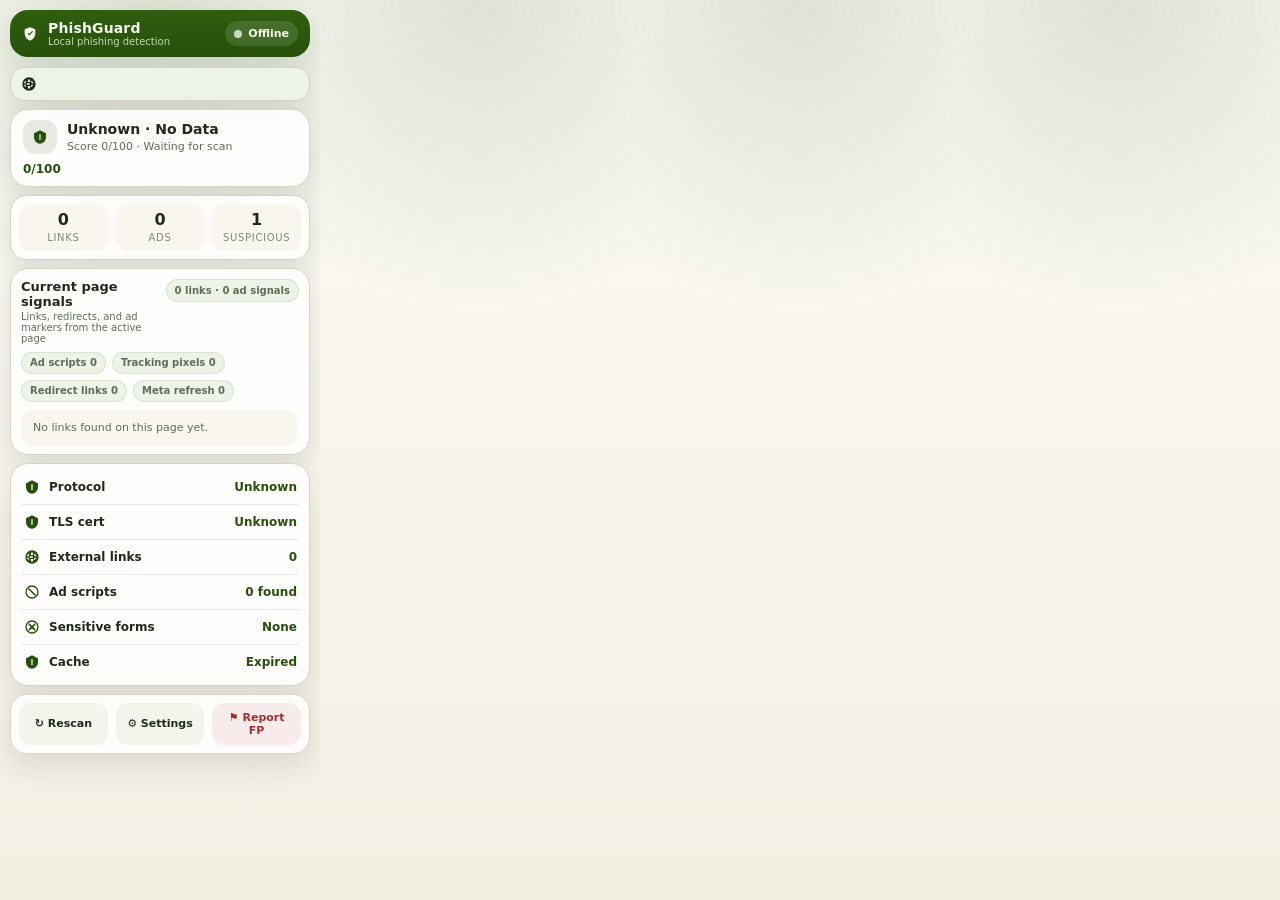
==== commit c6eca0bc: "Add page link signals to popup" ====
--- a/popup/popup.html
+++ b/popup/popup.html
@@ -51,6 +51,20 @@
         <div class="pg-stat-cell">
           <div class="pg-stat-value" id="statSuspicious">0</div>
           <div class="pg-stat-label">Suspicious</div>
+        </div>
+      </section>
+
+      <section class="pg-page-panel" aria-label="Current page links and ads">
+        <div class="pg-panel-head">
+          <div>
+            <div class="pg-panel-title">Current page signals</div>
+            <div class="pg-panel-subtitle">Links, redirects, and ad markers from the active page</div>
+          </div>
+          <div class="pg-panel-badge" id="pageSignalsSummary">0 links · 0 ad signals</div>
+        </div>
+        <div class="pg-signal-chips" id="pageAdSignals"></div>
+        <div class="pg-link-list" id="pageLinkList">
+          <div class="pg-empty-state">Open a page with links to see per-link verdicts here.</div>
         </div>
       </section>
 
--- a/popup/popup.css
+++ b/popup/popup.css
@@ -227,6 +227,208 @@
   padding: 8px;
 }
 
+.pg-page-panel {
+  border: 1px solid var(--border);
+  border-radius: 18px;
+  background: rgba(255, 255, 255, 0.9);
+  box-shadow: var(--shadow);
+  padding: 10px 10px 8px;
+  display: grid;
+  gap: 8px;
+  max-height: 250px;
+  overflow: hidden;
+}
+
+.pg-panel-head {
+  display: flex;
+  align-items: start;
+  justify-content: space-between;
+  gap: 8px;
+}
+
+.pg-panel-title {
+  font-size: 13px;
+  font-weight: 800;
+}
+
+.pg-panel-subtitle {
+  margin-top: 2px;
+  font-size: 10px;
+  color: var(--text-muted);
+}
+
+.pg-panel-badge {
+  flex-shrink: 0;
+  border-radius: 999px;
+  background: var(--surface-soft);
+  color: var(--text-muted);
+  border: 1px solid rgba(94, 107, 86, 0.12);
+  font-size: 10px;
+  font-weight: 700;
+  padding: 5px 8px;
+  white-space: nowrap;
+}
+
+.pg-signal-chips {
+  display: flex;
+  flex-wrap: wrap;
+  gap: 6px;
+}
+
+.pg-signal-chip,
+.pg-link-mini-tag,
+.pg-link-pill {
+  display: inline-flex;
+  align-items: center;
+  justify-content: center;
+  border-radius: 999px;
+  font-size: 10px;
+  font-weight: 700;
+  line-height: 1.2;
+  white-space: nowrap;
+}
+
+.pg-signal-chip {
+  background: var(--surface-soft);
+  color: var(--text-muted);
+  border: 1px solid rgba(94, 107, 86, 0.12);
+  padding: 4px 8px;
+}
+
+.pg-link-list {
+  display: grid;
+  gap: 8px;
+  overflow: auto;
+  padding-right: 2px;
+}
+
+.pg-empty-state {
+  padding: 10px 12px;
+  border-radius: 12px;
+  background: var(--surface-muted);
+  color: var(--text-muted);
+  font-size: 11px;
+  line-height: 1.45;
+}
+
+.pg-link-row {
+  border-radius: 14px;
+  border: 1px solid rgba(94, 107, 86, 0.12);
+  background: var(--surface-muted);
+  padding: 10px;
+  display: grid;
+  gap: 8px;
+}
+
+.pg-link-row-main {
+  display: flex;
+  align-items: flex-start;
+  gap: 8px;
+  min-width: 0;
+}
+
+.pg-link-row-icon {
+  display: inline-flex;
+  align-items: center;
+  justify-content: center;
+  width: 20px;
+  height: 20px;
+  flex-shrink: 0;
+  color: var(--green);
+}
+
+.pg-link-row-danger .pg-link-row-icon {
+  color: var(--danger);
+}
+
+.pg-link-row-warn .pg-link-row-icon {
+  color: var(--amber);
+}
+
+.pg-link-row-copy {
+  min-width: 0;
+  flex: 1;
+}
+
+.pg-link-row-title {
+  font-size: 11px;
+  font-weight: 800;
+  color: var(--text);
+  word-break: break-word;
+}
+
+.pg-link-row-domain {
+  margin-top: 2px;
+  font-size: 10px;
+  color: var(--text-muted);
+  word-break: break-word;
+}
+
+.pg-link-row-meta {
+  display: flex;
+  align-items: center;
+  justify-content: space-between;
+  gap: 8px;
+}
+
+.pg-link-pill {
+  padding: 3px 8px;
+  border: 1px solid transparent;
+}
+
+.pg-link-pill-safe {
+  background: #eaf3de;
+  color: var(--green);
+  border-color: #97c459;
+}
+
+.pg-link-pill-warn {
+  background: #faeeda;
+  color: #854f0b;
+  border-color: #ef9f27;
+}
+
+.pg-link-pill-danger {
+  background: #fcebeb;
+  color: var(--danger);
+  border-color: #f09595;
+}
+
+.pg-link-score {
+  font-size: 10px;
+  font-weight: 700;
+  color: var(--text-dim);
+}
+
+.pg-link-row-tags {
+  display: flex;
+  flex-wrap: wrap;
+  gap: 5px;
+}
+
+.pg-link-mini-tag {
+  padding: 3px 7px;
+  border: 1px solid transparent;
+}
+
+.pg-link-mini-tag-ad {
+  background: rgba(249, 115, 22, 0.12);
+  color: #c2410c;
+  border-color: rgba(249, 115, 22, 0.2);
+}
+
+.pg-link-mini-tag-redirect {
+  background: rgba(59, 130, 246, 0.12);
+  color: #1d4ed8;
+  border-color: rgba(59, 130, 246, 0.2);
+}
+
+.pg-link-mini-tag-muted {
+  background: #eef3e7;
+  color: var(--text-muted);
+  border-color: rgba(94, 107, 86, 0.12);
+}
+
 .pg-stat-cell {
   text-align: center;
   border-radius: 12px;
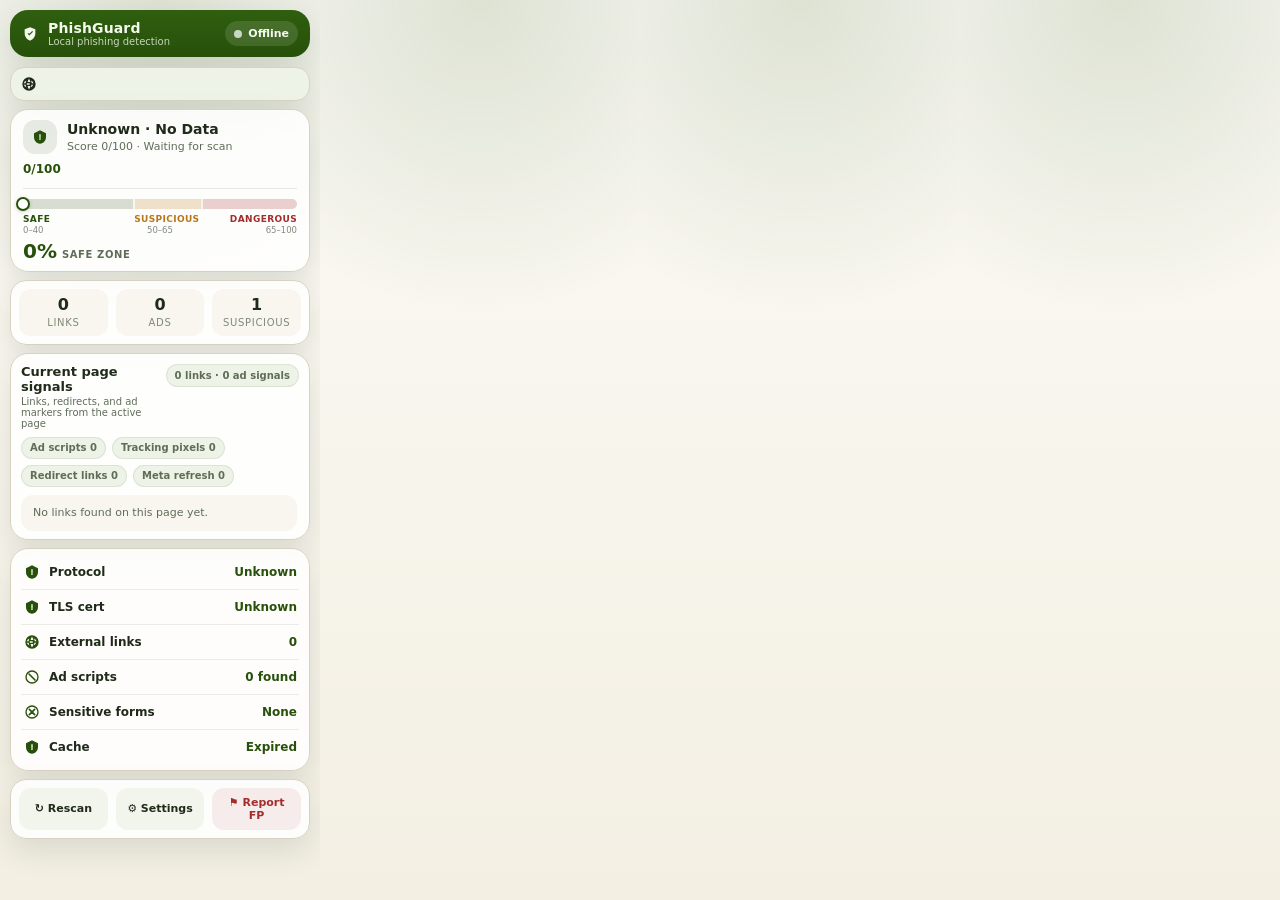
==== commit d41d0b9a: "feat: add health safety bar with percentage risk score - Added animated health bar to the verdict ca" ====
--- a/popup/popup.html
+++ b/popup/popup.html
@@ -37,6 +37,28 @@
           </div>
         </div>
         <div class="pg-verdict-score" id="verdictScore">0/100</div>
+
+        <!-- Health Safety Bar -->
+        <div class="pg-health-bar-wrap" aria-label="Website safety score">
+          <div class="pg-health-bar-track">
+            <div class="pg-health-bar-fill" id="healthBarFill" style="width:0%"></div>
+            <div class="pg-health-bar-marker" id="healthBarMarker" style="left:0%"></div>
+          </div>
+          <div class="pg-health-bar-labels">
+            <span class="pg-hbl-safe">Safe</span>
+            <span class="pg-hbl-suspicious">Suspicious</span>
+            <span class="pg-hbl-danger">Dangerous</span>
+          </div>
+          <div class="pg-health-bar-zones" aria-hidden="true">
+            <span class="pg-hbz pg-hbz-safe">0–40</span>
+            <span class="pg-hbz pg-hbz-suspicious">50–65</span>
+            <span class="pg-hbz pg-hbz-danger">65–100</span>
+          </div>
+          <div class="pg-health-bar-pct" id="healthBarPct">
+            <span id="healthBarPctValue">0%</span>
+            <span class="pg-health-bar-pct-label" id="healthBarPctLabel">Risk Score</span>
+          </div>
+        </div>
       </section>
 
       <section class="pg-stats-row" aria-label="Page stats">
--- a/popup/popup.css
+++ b/popup/popup.css
@@ -219,6 +219,133 @@
   color: var(--danger);
 }
 
+/* ── Health Safety Bar ─────────────────────────────────────── */
+.pg-health-bar-wrap {
+  margin-top: 12px;
+  padding-top: 10px;
+  border-top: 1px solid rgba(94, 107, 86, 0.14);
+}
+
+.pg-health-bar-track {
+  position: relative;
+  height: 10px;
+  border-radius: 999px;
+  background: linear-gradient(
+    to right,
+    rgba(39, 80, 10, 0.18) 0%,
+    rgba(39, 80, 10, 0.18) 40%,
+    rgba(186, 117, 23, 0.22) 40%,
+    rgba(186, 117, 23, 0.22) 65%,
+    rgba(163, 45, 45, 0.22) 65%,
+    rgba(163, 45, 45, 0.22) 100%
+  );
+  overflow: visible;
+}
+
+.pg-health-bar-fill {
+  position: absolute;
+  left: 0;
+  top: 0;
+  height: 100%;
+  border-radius: 999px;
+  background: var(--green);
+  transition: width 0.55s cubic-bezier(0.4, 0, 0.2, 1),
+              background 0.35s ease;
+  max-width: 100%;
+}
+
+.pg-verdict-card.pg-safe    .pg-health-bar-fill { background: var(--green); }
+.pg-verdict-card.pg-suspicious .pg-health-bar-fill { background: var(--amber); }
+.pg-verdict-card.pg-dangerous  .pg-health-bar-fill { background: var(--danger); }
+
+.pg-health-bar-marker {
+  position: absolute;
+  top: 50%;
+  transform: translate(-50%, -50%);
+  width: 14px;
+  height: 14px;
+  border-radius: 50%;
+  background: #fff;
+  border: 2.5px solid var(--green);
+  box-shadow: 0 1px 4px rgba(0,0,0,0.18);
+  transition: left 0.55s cubic-bezier(0.4, 0, 0.2, 1),
+              border-color 0.35s ease;
+  z-index: 2;
+}
+
+.pg-verdict-card.pg-safe    .pg-health-bar-marker { border-color: var(--green); }
+.pg-verdict-card.pg-suspicious .pg-health-bar-marker { border-color: var(--amber); }
+.pg-verdict-card.pg-dangerous  .pg-health-bar-marker { border-color: var(--danger); }
+
+/* Zone dividers */
+.pg-health-bar-track::before,
+.pg-health-bar-track::after {
+  content: '';
+  position: absolute;
+  top: -2px;
+  bottom: -2px;
+  width: 2px;
+  border-radius: 1px;
+  background: rgba(255,255,255,0.7);
+  z-index: 1;
+}
+.pg-health-bar-track::before { left: 40%; }
+.pg-health-bar-track::after  { left: 65%; }
+
+.pg-health-bar-labels {
+  display: flex;
+  justify-content: space-between;
+  margin-top: 5px;
+  font-size: 9px;
+  font-weight: 700;
+  letter-spacing: 0.04em;
+  text-transform: uppercase;
+}
+
+.pg-hbl-safe       { color: var(--green);  flex: 0 0 40%; text-align: left; }
+.pg-hbl-suspicious { color: var(--amber);  flex: 0 0 25%; text-align: center; }
+.pg-hbl-danger     { color: var(--danger); flex: 0 0 35%; text-align: right; }
+
+.pg-health-bar-zones {
+  display: flex;
+  justify-content: space-between;
+  margin-top: 1px;
+  font-size: 8.5px;
+  color: var(--text-dim);
+}
+
+.pg-hbz { flex: 1; }
+.pg-hbz-safe       { text-align: left; }
+.pg-hbz-suspicious { text-align: center; }
+.pg-hbz-danger     { text-align: right; }
+
+.pg-health-bar-pct {
+  display: flex;
+  align-items: baseline;
+  gap: 5px;
+  margin-top: 6px;
+}
+
+#healthBarPctValue {
+  font-size: 20px;
+  font-weight: 900;
+  line-height: 1;
+  color: var(--green);
+  transition: color 0.35s ease;
+}
+
+.pg-verdict-card.pg-safe    #healthBarPctValue { color: var(--green); }
+.pg-verdict-card.pg-suspicious #healthBarPctValue { color: var(--amber); }
+.pg-verdict-card.pg-dangerous  #healthBarPctValue { color: var(--danger); }
+
+.pg-health-bar-pct-label {
+  font-size: 10px;
+  font-weight: 700;
+  color: var(--text-muted);
+  text-transform: uppercase;
+  letter-spacing: 0.06em;
+}
+
 .pg-stats-row {
   display: grid;
   grid-template-columns: repeat(3, minmax(0, 1fr));
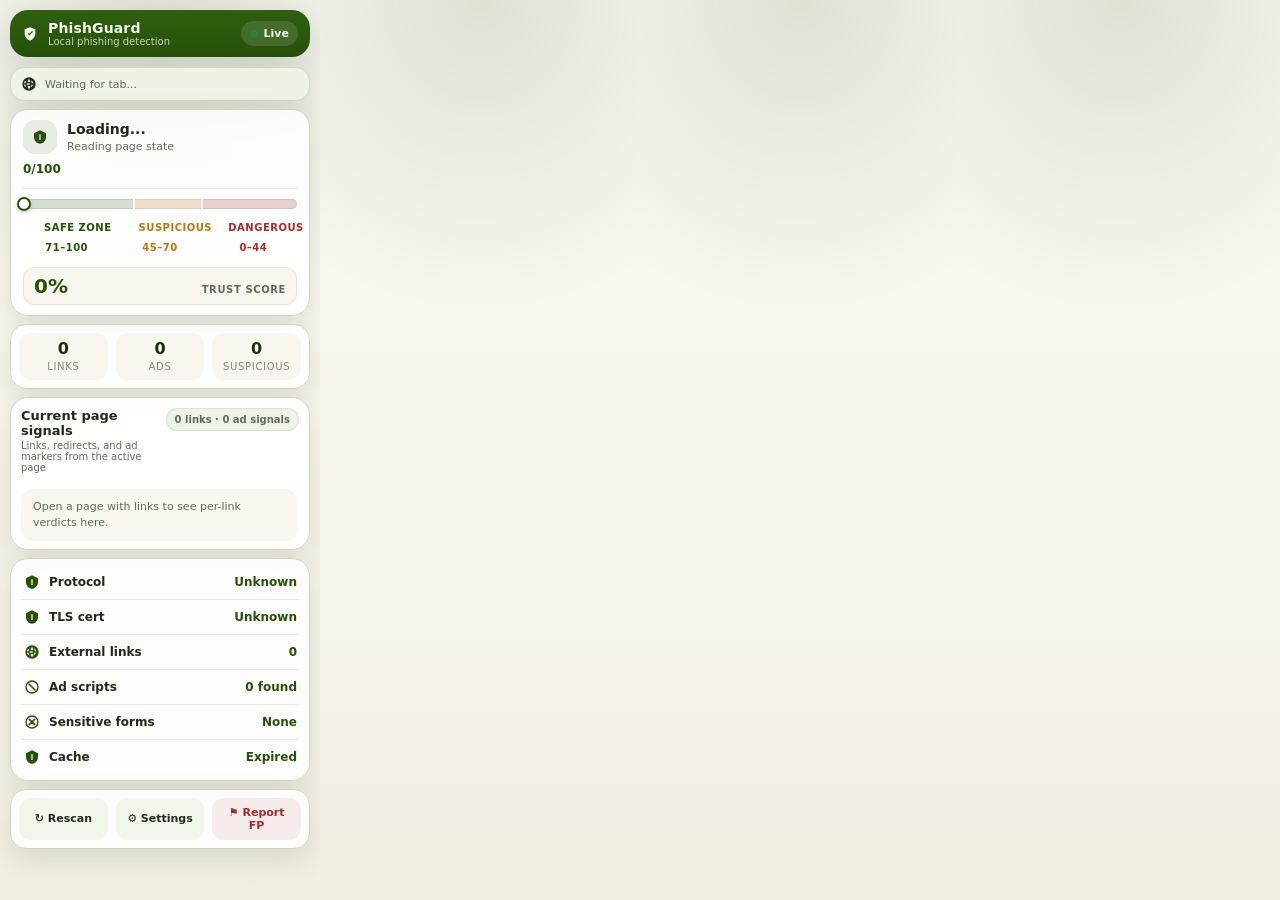
==== commit 87db532c: "Invert trust scoring and add ML boost" ====
--- a/popup/popup.html
+++ b/popup/popup.html
@@ -18,7 +18,7 @@
       </div>
       <div class="pg-live-pill" id="livePill">
         <span class="pg-live-dot" id="liveDot"></span>
-        <span id="liveLabel">Offline</span>
+        <span id="liveLabel">Live</span>
       </div>
     </header>
 
@@ -45,18 +45,18 @@
             <div class="pg-health-bar-marker" id="healthBarMarker" style="left:0%"></div>
           </div>
           <div class="pg-health-bar-labels">
-            <span class="pg-hbl-safe">Safe</span>
-            <span class="pg-hbl-suspicious">Suspicious</span>
-            <span class="pg-hbl-danger">Dangerous</span>
+            <span class="pg-hbl-safe">SAFE ZONE</span>
+            <span class="pg-hbl-suspicious">SUSPICIOUS</span>
+            <span class="pg-hbl-danger">DANGEROUS</span>
           </div>
           <div class="pg-health-bar-zones" aria-hidden="true">
-            <span class="pg-hbz pg-hbz-safe">0–40</span>
-            <span class="pg-hbz pg-hbz-suspicious">50–65</span>
-            <span class="pg-hbz pg-hbz-danger">65–100</span>
+            <span class="pg-hbz pg-hbz-safe">71–100</span>
+            <span class="pg-hbz pg-hbz-suspicious">45–70</span>
+            <span class="pg-hbz pg-hbz-danger">0–44</span>
           </div>
           <div class="pg-health-bar-pct" id="healthBarPct">
             <span id="healthBarPctValue">0%</span>
-            <span class="pg-health-bar-pct-label" id="healthBarPctLabel">Risk Score</span>
+            <span class="pg-health-bar-pct-label" id="healthBarPctLabel">Trust Score</span>
           </div>
         </div>
       </section>
@@ -195,6 +195,16 @@
         </label>
       </div>
 
+      <div class="pg-setting-row pg-hf-row">
+        <div style="width:100%;">
+          <div class="pg-setting-label">Hugging Face API token</div>
+          <div class="pg-setting-copy">Optional ML boost for full page scans</div>
+          <input type="password" id="hfTokenInput" class="pg-hf-input" placeholder="hf_..." />
+        </div>
+      </div>
+
+      <button class="pg-settings-save pg-hf-save" id="saveHfToken" type="button">Save token</button>
+
       <button class="pg-settings-save" id="settingsSave" type="button">Done</button>
     </section>
   </div>
--- a/popup/popup.css
+++ b/popup/popup.css
@@ -19,6 +19,11 @@
   --shadow: 0 12px 30px rgba(35, 47, 24, 0.12);
 }
 
+@keyframes pg-pulse {
+  0%, 100% { opacity: 1; }
+  50% { opacity: 0.4; }
+}
+
 html, body {
   margin: 0;
   width: 320px;
@@ -112,12 +117,13 @@
   width: 8px;
   height: 8px;
   border-radius: 50%;
-  background: #c9d8c2;
+  background: #22863a;
+  animation: pg-pulse 2s ease-in-out infinite;
 }
 
 .pg-live-dot.pg-live {
-  background: #d9f99d;
-  box-shadow: 0 0 0 3px rgba(217, 249, 157, 0.18);
+  background: #22863a;
+  box-shadow: 0 0 0 3px rgba(34, 134, 58, 0.18);
 }
 
 .pg-main {
@@ -209,6 +215,93 @@
   font-size: 12px;
   font-weight: 800;
   color: var(--green);
+}
+
+.pg-health-bar-wrap {
+  margin-top: 10px;
+  display: grid;
+  gap: 8px;
+}
+
+.pg-health-bar-track {
+  position: relative;
+  height: 14px;
+  border-radius: 999px;
+  overflow: hidden;
+  background: linear-gradient(90deg, #fcebeb 0%, #faeeda 45%, #eaf3de 71%, #dcefd0 100%);
+  border: 1px solid rgba(94, 107, 86, 0.16);
+}
+
+.pg-health-bar-fill {
+  position: absolute;
+  inset: 0 auto 0 0;
+  width: 0;
+  background: linear-gradient(90deg, rgba(34, 134, 58, 0.9), rgba(176, 136, 0, 0.9), rgba(203, 36, 49, 0.95));
+  transform-origin: left center;
+  transition: width 220ms ease;
+}
+
+.pg-health-bar-marker {
+  position: absolute;
+  top: -5px;
+  width: 2px;
+  height: 24px;
+  background: #0f172a;
+  border-radius: 999px;
+  transform: translateX(-1px);
+  transition: left 220ms ease;
+}
+
+.pg-health-bar-labels,
+.pg-health-bar-zones {
+  display: grid;
+  grid-template-columns: repeat(3, minmax(0, 1fr));
+  gap: 6px;
+}
+
+.pg-health-bar-labels span,
+.pg-health-bar-zones span {
+  text-align: center;
+  font-size: 10px;
+  font-weight: 800;
+  letter-spacing: 0.05em;
+}
+
+.pg-hbl-safe,
+.pg-hbz-safe {
+  color: var(--green);
+}
+
+.pg-hbl-suspicious,
+.pg-hbz-suspicious {
+  color: var(--amber);
+}
+
+.pg-hbl-danger,
+.pg-hbz-danger {
+  color: var(--danger);
+}
+
+.pg-health-bar-pct {
+  display: flex;
+  align-items: baseline;
+  justify-content: space-between;
+  gap: 8px;
+  padding: 8px 10px;
+  border-radius: 12px;
+  background: var(--surface-muted);
+  border: 1px solid rgba(94, 107, 86, 0.12);
+}
+
+.pg-health-bar-pct > span:first-child {
+  font-size: 18px;
+  font-weight: 900;
+}
+
+.pg-health-bar-pct-label {
+  font-size: 11px;
+  font-weight: 700;
+  color: var(--text-muted);
 }
 
 .pg-verdict-card.pg-suspicious .pg-verdict-score {
@@ -368,6 +461,208 @@
 
 .pg-panel-head {
   display: flex;
+  align-items: flex-start;
+  justify-content: space-between;
+  gap: 8px;
+}
+
+.pg-panel-title {
+  font-size: 13px;
+  font-weight: 800;
+}
+
+.pg-panel-subtitle {
+  margin-top: 2px;
+  font-size: 10px;
+  color: var(--text-muted);
+}
+
+.pg-panel-badge {
+  flex-shrink: 0;
+  border-radius: 999px;
+  background: var(--surface-soft);
+  color: var(--text-muted);
+  border: 1px solid rgba(94, 107, 86, 0.12);
+  font-size: 10px;
+  font-weight: 700;
+  padding: 5px 8px;
+  white-space: nowrap;
+}
+
+.pg-signal-chips {
+  display: flex;
+  flex-wrap: wrap;
+  gap: 6px;
+}
+
+.pg-signal-chip,
+.pg-link-mini-tag,
+.pg-link-pill {
+  display: inline-flex;
+  align-items: center;
+  justify-content: center;
+  border-radius: 999px;
+  font-size: 10px;
+  font-weight: 700;
+  line-height: 1.2;
+  white-space: nowrap;
+}
+
+.pg-signal-chip {
+  background: var(--surface-soft);
+  color: var(--text-muted);
+  border: 1px solid rgba(94, 107, 86, 0.12);
+  padding: 4px 8px;
+}
+
+.pg-link-list {
+  display: grid;
+  gap: 8px;
+  overflow: auto;
+  padding-right: 2px;
+}
+
+.pg-empty-state {
+  padding: 10px 12px;
+  border-radius: 12px;
+  background: var(--surface-muted);
+  color: var(--text-muted);
+  font-size: 11px;
+  line-height: 1.45;
+}
+
+.pg-link-row {
+  border-radius: 14px;
+  border: 1px solid rgba(94, 107, 86, 0.12);
+  background: var(--surface-muted);
+  padding: 10px;
+  display: grid;
+  gap: 8px;
+}
+
+.pg-link-row-main {
+  display: flex;
+  align-items: flex-start;
+  gap: 8px;
+  min-width: 0;
+}
+
+.pg-link-row-icon {
+  display: inline-flex;
+  align-items: center;
+  justify-content: center;
+  width: 20px;
+  height: 20px;
+  flex-shrink: 0;
+  color: var(--green);
+}
+
+.pg-link-row-danger .pg-link-row-icon {
+  color: var(--danger);
+}
+
+.pg-link-row-warn .pg-link-row-icon {
+  color: var(--amber);
+}
+
+.pg-link-row-copy {
+  min-width: 0;
+  flex: 1;
+}
+
+.pg-link-row-title {
+  font-size: 11px;
+  font-weight: 800;
+  color: var(--text);
+  word-break: break-word;
+}
+
+.pg-link-row-domain {
+  margin-top: 2px;
+  font-size: 10px;
+  color: var(--text-muted);
+  word-break: break-word;
+}
+
+.pg-link-row-meta {
+  display: flex;
+  align-items: center;
+  justify-content: space-between;
+  gap: 8px;
+}
+
+.pg-link-pill {
+  padding: 3px 8px;
+  border: 1px solid transparent;
+}
+
+.pg-link-pill-safe {
+  background: #eaf3de;
+  color: var(--green);
+  border-color: #97c459;
+}
+
+.pg-link-pill-warn {
+  background: #faeeda;
+  color: #854f0b;
+  border-color: #ef9f27;
+}
+
+.pg-link-pill-danger {
+  background: #fcebeb;
+  color: var(--danger);
+  border-color: #f09595;
+}
+
+.pg-link-score {
+  font-size: 10px;
+  font-weight: 700;
+  color: var(--text-dim);
+}
+
+.pg-link-row-tags {
+  display: flex;
+  flex-wrap: wrap;
+  gap: 5px;
+}
+
+.pg-link-mini-tag {
+  padding: 3px 7px;
+  border: 1px solid transparent;
+}
+
+.pg-link-mini-tag-ad {
+  background: rgba(249, 115, 22, 0.12);
+  color: #c2410c;
+  border-color: rgba(249, 115, 22, 0.2);
+}
+
+.pg-link-mini-tag-redirect {
+  background: rgba(59, 130, 246, 0.12);
+  color: #1d4ed8;
+  border-color: rgba(59, 130, 246, 0.2);
+}
+
+.pg-link-mini-tag-muted {
+  background: #eef3e7;
+  color: var(--text-muted);
+  border-color: rgba(94, 107, 86, 0.12);
+}
+
+.pg-page-panel {
+  border: 1px solid var(--border);
+  border-radius: 18px;
+  background: rgba(255, 255, 255, 0.9);
+  box-shadow: var(--shadow);
+  padding: 10px 10px 8px;
+  display: grid;
+  gap: 8px;
+  max-height: 250px;
+  overflow: hidden;
+}
+
+.pg-panel-head {
+  display: flex;
   align-items: start;
   justify-content: space-between;
   gap: 8px;
@@ -776,6 +1071,25 @@
   color: #f4f9ee;
 }
 
+.pg-hf-row {
+  display: block;
+}
+
+.pg-hf-input {
+  width: 100%;
+  margin-top: 6px;
+  border: 1px solid rgba(94, 107, 86, 0.18);
+  border-radius: 10px;
+  padding: 8px 10px;
+  background: #fff;
+  color: var(--text);
+}
+
+.pg-hf-save {
+  background: #1d4ed8;
+  color: #f8fbff;
+}
+
 [hidden] {
   display: none !important;
 }
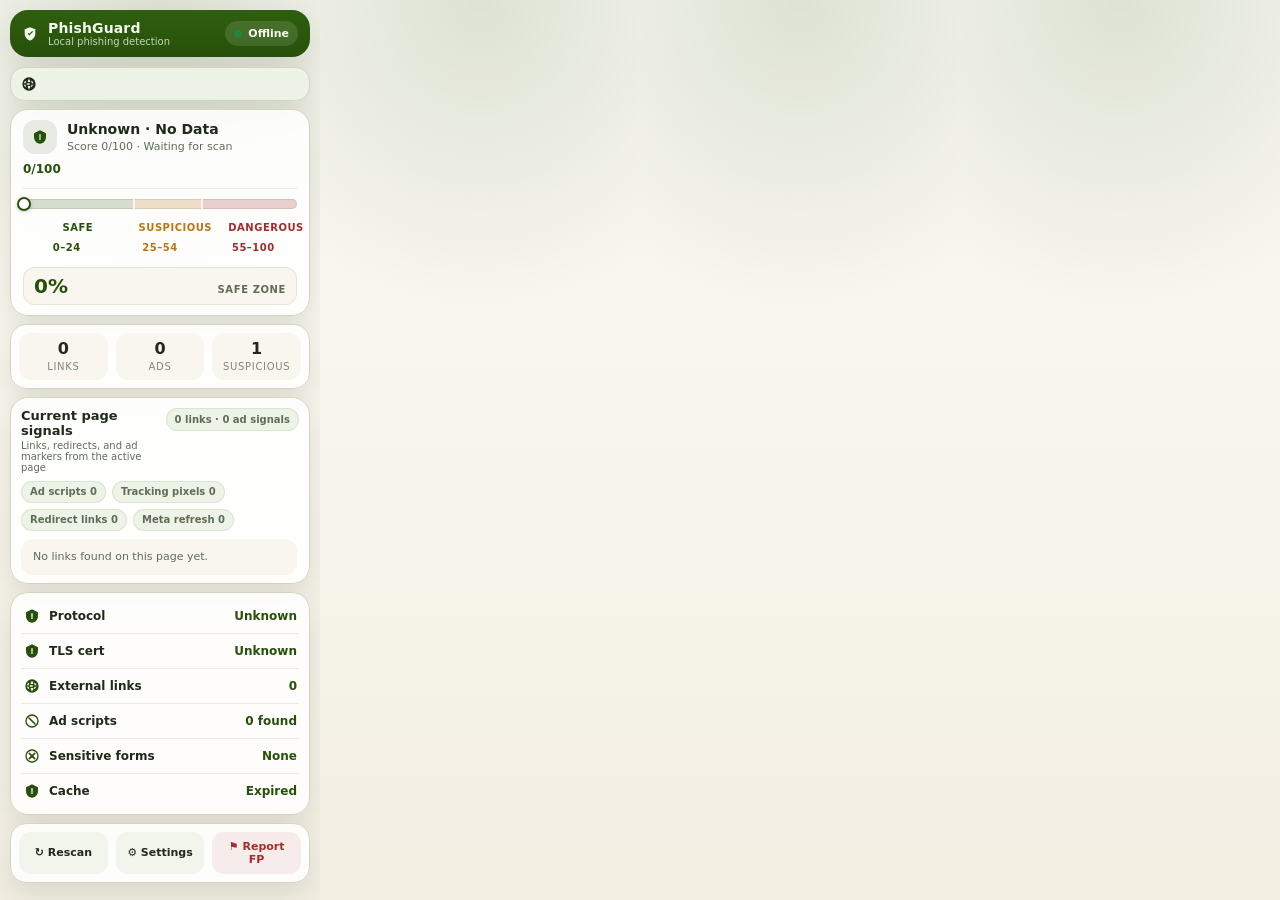
==== commit f219eb80: "Add live threat intel, rate limiting, bug fixes, and detection improvements - Add utils/threat_intel" ====
--- a/popup/popup.html
+++ b/popup/popup.html
@@ -18,7 +18,7 @@
       </div>
       <div class="pg-live-pill" id="livePill">
         <span class="pg-live-dot" id="liveDot"></span>
-        <span id="liveLabel">Live</span>
+        <span id="liveLabel">Offline</span>
       </div>
     </header>
 
@@ -45,18 +45,18 @@
             <div class="pg-health-bar-marker" id="healthBarMarker" style="left:0%"></div>
           </div>
           <div class="pg-health-bar-labels">
-            <span class="pg-hbl-safe">SAFE ZONE</span>
-            <span class="pg-hbl-suspicious">SUSPICIOUS</span>
-            <span class="pg-hbl-danger">DANGEROUS</span>
+            <span class="pg-hbl-safe">Safe</span>
+            <span class="pg-hbl-suspicious">Suspicious</span>
+            <span class="pg-hbl-danger">Dangerous</span>
           </div>
           <div class="pg-health-bar-zones" aria-hidden="true">
-            <span class="pg-hbz pg-hbz-safe">71–100</span>
-            <span class="pg-hbz pg-hbz-suspicious">45–70</span>
-            <span class="pg-hbz pg-hbz-danger">0–44</span>
+            <span class="pg-hbz pg-hbz-safe">0–24</span>
+            <span class="pg-hbz pg-hbz-suspicious">25–54</span>
+            <span class="pg-hbz pg-hbz-danger">55–100</span>
           </div>
           <div class="pg-health-bar-pct" id="healthBarPct">
             <span id="healthBarPctValue">0%</span>
-            <span class="pg-health-bar-pct-label" id="healthBarPctLabel">Trust Score</span>
+            <span class="pg-health-bar-pct-label" id="healthBarPctLabel">Risk Score</span>
           </div>
         </div>
       </section>
@@ -195,15 +195,66 @@
         </label>
       </div>
 
-      <div class="pg-setting-row pg-hf-row">
-        <div style="width:100%;">
-          <div class="pg-setting-label">Hugging Face API token</div>
-          <div class="pg-setting-copy">Optional ML boost for full page scans</div>
-          <input type="password" id="hfTokenInput" class="pg-hf-input" placeholder="hf_..." />
-        </div>
-      </div>
-
-      <button class="pg-settings-save pg-hf-save" id="saveHfToken" type="button">Save token</button>
+      <!-- Live Threat Intelligence API Keys -->
+      <div class="pg-settings-section-title">Live Threat Intelligence</div>
+      <div class="pg-settings-section-copy">
+        Connect to real-time threat databases to catch newly flagged phishing sites beyond the built-in rules.
+        Keys are stored locally and never sent anywhere except the respective API.
+      </div>
+
+      <div class="pg-api-key-row">
+        <label class="pg-api-key-label" for="keyGSB">
+          Google Safe Browsing
+          <span class="pg-api-key-hint">
+            <a href="https://developers.google.com/safe-browsing/v4/get-started" target="_blank" rel="noopener">Get free key ↗</a>
+            · 10k req/day
+          </span>
+        </label>
+        <div class="pg-api-key-input-wrap">
+          <input type="password" id="keyGSB" class="pg-api-key-input" placeholder="AIza..." autocomplete="off" spellcheck="false" />
+          <button class="pg-api-key-toggle" type="button" data-target="keyGSB" aria-label="Show/hide key">👁</button>
+        </div>
+        <div class="pg-api-key-status-row">
+          <div class="pg-api-key-status" id="statusGSB"></div>
+          <div class="pg-api-key-status" id="rateStatusGSB"></div>
+        </div>
+      </div>
+
+      <div class="pg-api-key-row">
+        <label class="pg-api-key-label" for="keyVT">
+          VirusTotal
+          <span class="pg-api-key-hint">
+            <a href="https://www.virustotal.com/gui/join-us" target="_blank" rel="noopener">Get free key ↗</a>
+            · 4 req/min
+          </span>
+        </label>
+        <div class="pg-api-key-input-wrap">
+          <input type="password" id="keyVT" class="pg-api-key-input" placeholder="64-char hex key" autocomplete="off" spellcheck="false" />
+          <button class="pg-api-key-toggle" type="button" data-target="keyVT" aria-label="Show/hide key">👁</button>
+        </div>
+        <div class="pg-api-key-status-row">
+          <div class="pg-api-key-status" id="statusVT"></div>
+          <div class="pg-api-key-status" id="rateStatusVT"></div>
+        </div>
+      </div>
+
+      <div class="pg-api-key-row">
+        <label class="pg-api-key-label" for="keyPT">
+          PhishTank
+          <span class="pg-api-key-hint">
+            <a href="https://www.phishtank.com/api_register.php" target="_blank" rel="noopener">Get free key ↗</a>
+            · optional
+          </span>
+        </label>
+        <div class="pg-api-key-input-wrap">
+          <input type="password" id="keyPT" class="pg-api-key-input" placeholder="Optional API key" autocomplete="off" spellcheck="false" />
+          <button class="pg-api-key-toggle" type="button" data-target="keyPT" aria-label="Show/hide key">👁</button>
+        </div>
+        <div class="pg-api-key-status-row">
+          <div class="pg-api-key-status" id="statusPT"></div>
+          <div class="pg-api-key-status" id="rateStatusPT"></div>
+        </div>
+      </div>
 
       <button class="pg-settings-save" id="settingsSave" type="button">Done</button>
     </section>
--- a/popup/popup.css
+++ b/popup/popup.css
@@ -1092,4 +1092,128 @@
 
 [hidden] {
   display: none !important;
-}+}
+
+/* ── API Key Settings ──────────────────────────────────────── */
+.pg-settings-section-title {
+  font-size: 11px;
+  font-weight: 800;
+  text-transform: uppercase;
+  letter-spacing: 0.07em;
+  color: var(--text-muted);
+  margin-top: 12px;
+  margin-bottom: 4px;
+  padding-top: 10px;
+  border-top: 1px solid rgba(94, 107, 86, 0.14);
+}
+
+.pg-settings-section-copy {
+  font-size: 10px;
+  color: var(--text-muted);
+  line-height: 1.5;
+  margin-bottom: 8px;
+}
+
+.pg-settings-section-copy a {
+  color: var(--green-weak);
+  text-decoration: underline;
+  text-underline-offset: 2px;
+}
+
+.pg-api-key-row {
+  display: grid;
+  gap: 4px;
+  padding: 8px 0;
+  border-top: 1px solid rgba(94, 107, 86, 0.1);
+}
+
+.pg-api-key-label {
+  font-size: 11px;
+  font-weight: 700;
+  display: flex;
+  align-items: center;
+  justify-content: space-between;
+  gap: 6px;
+}
+
+.pg-api-key-hint {
+  font-size: 10px;
+  font-weight: 400;
+  color: var(--text-muted);
+}
+
+.pg-api-key-hint a {
+  color: var(--green-weak);
+  text-decoration: underline;
+  text-underline-offset: 2px;
+}
+
+.pg-api-key-input-wrap {
+  display: flex;
+  align-items: center;
+  gap: 4px;
+}
+
+.pg-api-key-input {
+  flex: 1;
+  padding: 6px 8px;
+  border-radius: 10px;
+  border: 1px solid var(--border);
+  background: var(--surface-muted);
+  color: var(--text);
+  font-size: 11px;
+  outline: none;
+  transition: border-color 120ms ease;
+  min-width: 0;
+}
+
+.pg-api-key-input:focus {
+  border-color: var(--green-weak);
+}
+
+.pg-api-key-toggle {
+  flex-shrink: 0;
+  width: 28px;
+  height: 28px;
+  border-radius: 8px;
+  border: 1px solid var(--border);
+  background: var(--surface-muted);
+  cursor: pointer;
+  font-size: 13px;
+  display: flex;
+  align-items: center;
+  justify-content: center;
+  padding: 0;
+  transition: background 120ms ease;
+}
+
+.pg-api-key-toggle:hover {
+  background: #e8f0e0;
+}
+
+.pg-api-key-status {
+  font-size: 10px;
+  font-weight: 600;
+  min-height: 14px;
+  color: var(--text-muted);
+}
+
+.pg-api-key-status.ok   { color: var(--green-weak); }
+.pg-api-key-status.warn { color: var(--amber); }
+
+/* Make settings panel scrollable for the extra content */
+.pg-settings-panel {
+  overflow-y: auto;
+  max-height: calc(100vh - 20px);
+}
+
+.pg-api-key-status-row {
+  display: flex;
+  align-items: center;
+  justify-content: space-between;
+  gap: 6px;
+}
+
+.pg-api-key-status.warn {
+  color: var(--amber);
+}
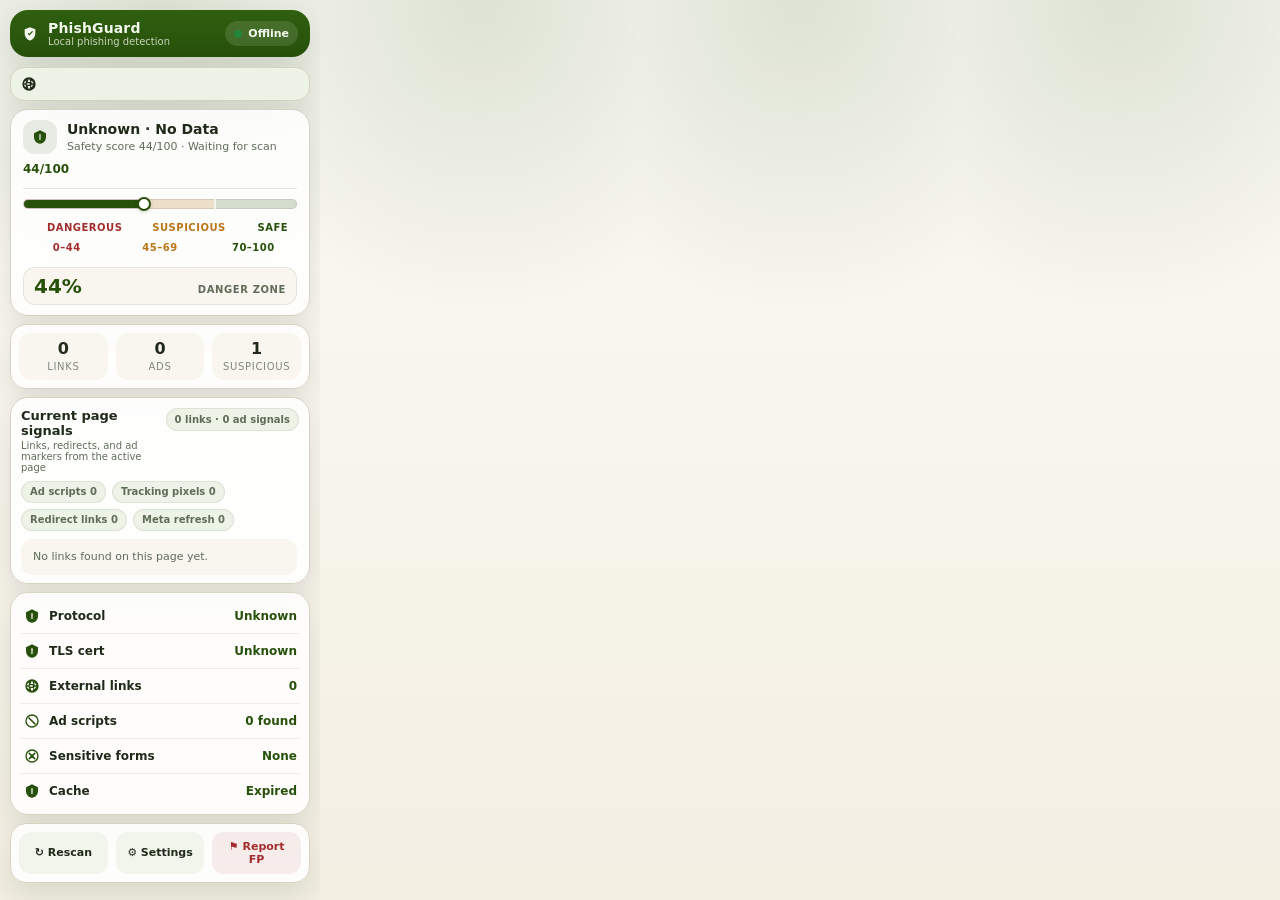
==== commit 6b545a2c: "feat: update popup UI with inverted safety score display and API key settings - Safety score display" ====
--- a/popup/popup.html
+++ b/popup/popup.html
@@ -45,14 +45,14 @@
             <div class="pg-health-bar-marker" id="healthBarMarker" style="left:0%"></div>
           </div>
           <div class="pg-health-bar-labels">
+            <span class="pg-hbl-danger">Dangerous</span>
+            <span class="pg-hbl-suspicious">Suspicious</span>
             <span class="pg-hbl-safe">Safe</span>
-            <span class="pg-hbl-suspicious">Suspicious</span>
-            <span class="pg-hbl-danger">Dangerous</span>
           </div>
           <div class="pg-health-bar-zones" aria-hidden="true">
-            <span class="pg-hbz pg-hbz-safe">0–24</span>
-            <span class="pg-hbz pg-hbz-suspicious">25–54</span>
-            <span class="pg-hbz pg-hbz-danger">55–100</span>
+            <span class="pg-hbz pg-hbz-danger">0–44</span>
+            <span class="pg-hbz pg-hbz-suspicious">45–69</span>
+            <span class="pg-hbz pg-hbz-safe">70–100</span>
           </div>
           <div class="pg-health-bar-pct" id="healthBarPct">
             <span id="healthBarPctValue">0%</span>
--- a/popup/popup.css
+++ b/popup/popup.css
@@ -325,12 +325,12 @@
   border-radius: 999px;
   background: linear-gradient(
     to right,
-    rgba(39, 80, 10, 0.18) 0%,
-    rgba(39, 80, 10, 0.18) 40%,
-    rgba(186, 117, 23, 0.22) 40%,
-    rgba(186, 117, 23, 0.22) 65%,
-    rgba(163, 45, 45, 0.22) 65%,
-    rgba(163, 45, 45, 0.22) 100%
+    rgba(163, 45, 45, 0.22)  0%,
+    rgba(163, 45, 45, 0.22)  45%,
+    rgba(186, 117, 23, 0.22) 45%,
+    rgba(186, 117, 23, 0.22) 70%,
+    rgba(39, 80, 10, 0.18)   70%,
+    rgba(39, 80, 10, 0.18)   100%
   );
   overflow: visible;
 }
@@ -341,13 +341,14 @@
   top: 0;
   height: 100%;
   border-radius: 999px;
-  background: var(--green);
+  background: var(--danger);
   transition: width 0.55s cubic-bezier(0.4, 0, 0.2, 1),
               background 0.35s ease;
   max-width: 100%;
 }
 
-.pg-verdict-card.pg-safe    .pg-health-bar-fill { background: var(--green); }
+/* Fill color matches verdict zone */
+.pg-verdict-card.pg-safe       .pg-health-bar-fill { background: var(--green); }
 .pg-verdict-card.pg-suspicious .pg-health-bar-fill { background: var(--amber); }
 .pg-verdict-card.pg-dangerous  .pg-health-bar-fill { background: var(--danger); }
 
@@ -382,8 +383,8 @@
   background: rgba(255,255,255,0.7);
   z-index: 1;
 }
-.pg-health-bar-track::before { left: 40%; }
-.pg-health-bar-track::after  { left: 65%; }
+.pg-health-bar-track::before { left: 45%; }
+.pg-health-bar-track::after  { left: 70%; }
 
 .pg-health-bar-labels {
   display: flex;
@@ -395,9 +396,9 @@
   text-transform: uppercase;
 }
 
-.pg-hbl-safe       { color: var(--green);  flex: 0 0 40%; text-align: left; }
+.pg-hbl-danger     { color: var(--danger); flex: 0 0 45%; text-align: left; }
 .pg-hbl-suspicious { color: var(--amber);  flex: 0 0 25%; text-align: center; }
-.pg-hbl-danger     { color: var(--danger); flex: 0 0 35%; text-align: right; }
+.pg-hbl-safe       { color: var(--green);  flex: 0 0 30%; text-align: right; }
 
 .pg-health-bar-zones {
   display: flex;
@@ -408,9 +409,9 @@
 }
 
 .pg-hbz { flex: 1; }
-.pg-hbz-safe       { text-align: left; }
+.pg-hbz-danger     { text-align: left; }
 .pg-hbz-suspicious { text-align: center; }
-.pg-hbz-danger     { text-align: right; }
+.pg-hbz-safe       { text-align: right; }
 
 .pg-health-bar-pct {
   display: flex;
@@ -427,7 +428,7 @@
   transition: color 0.35s ease;
 }
 
-.pg-verdict-card.pg-safe    #healthBarPctValue { color: var(--green); }
+.pg-verdict-card.pg-safe       #healthBarPctValue { color: var(--green); }
 .pg-verdict-card.pg-suspicious #healthBarPctValue { color: var(--amber); }
 .pg-verdict-card.pg-dangerous  #healthBarPctValue { color: var(--danger); }
 
